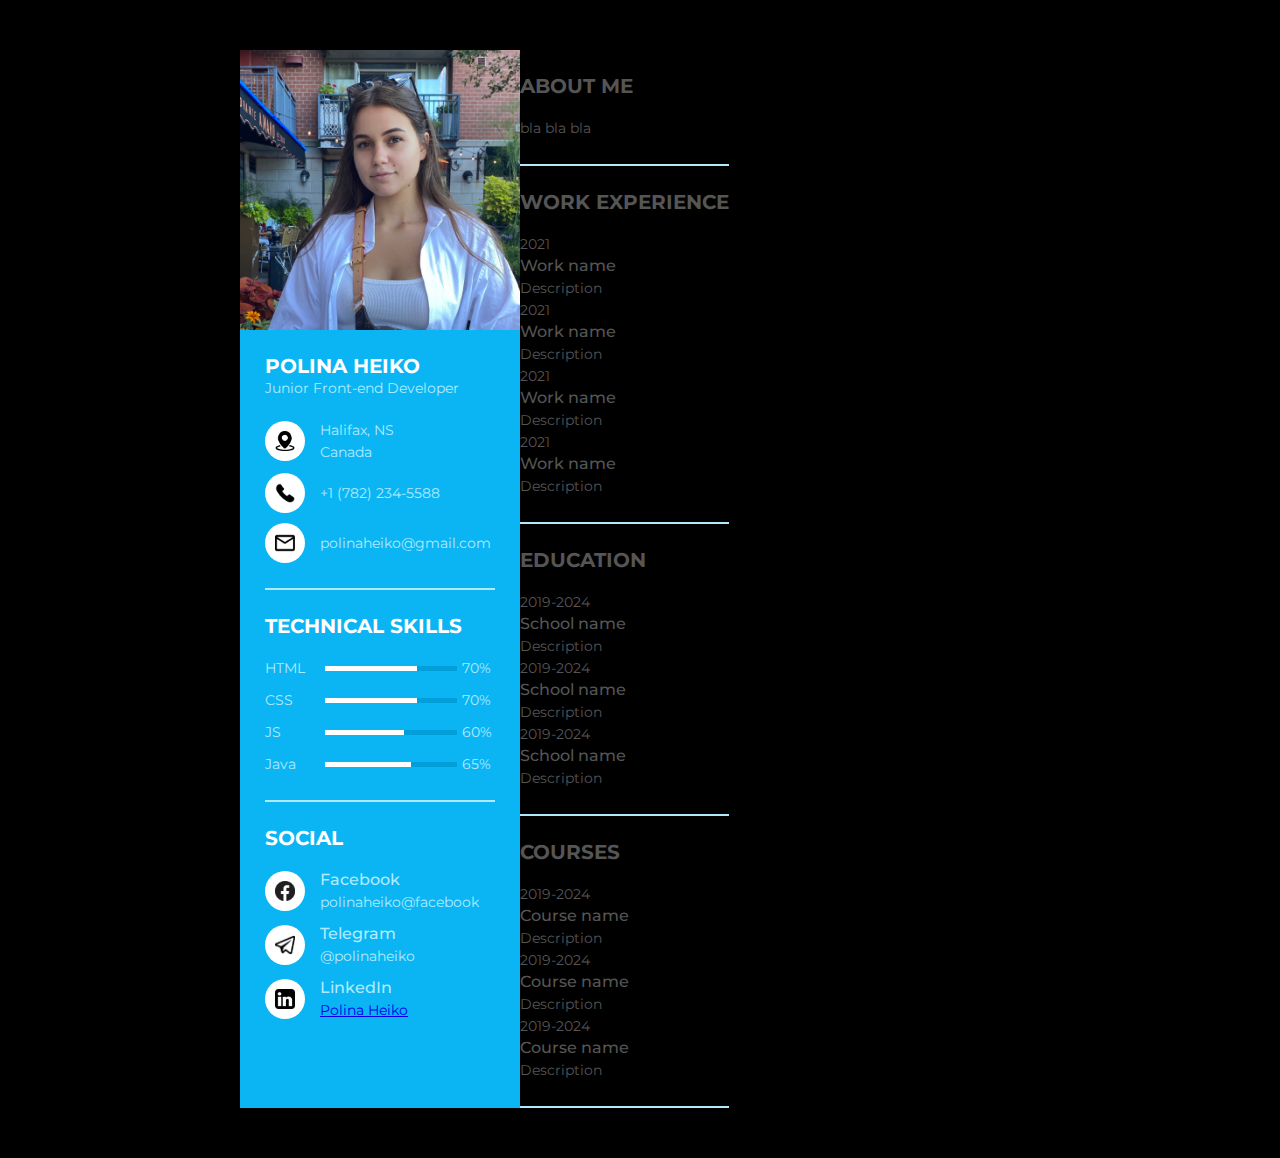
==== index.html @ 96c39515 "feat: complete resume left column; docs: add icons" ====
<!DOCTYPE html>
<html lang="en">

<head>
	<meta charset="UTF-8">
	<title>Rsschool-cv-html</title>
	<link rel="stylesheet" href="styles.css">
</head>

<body>
<div class="resume">
	<div class="resume-left">
		<div class="profile">
			<img src="Profile Picture.png" alt="Profile Picture">
		</div>
		<div class="content">
			<div class="resume-item info">
				<div class="title">
					<p class="bold">polina heiko</p>
					<p class="regular">Junior Front-end Developer</p>
				</div>
				<ul>
					<li>
						<div class="icon">
							<img src="./icons/location.png" alt="Location Icon">
						</div>
						<div class="data">
							Halifax, NS <br/> Canada
						</div>
					</li>
					<li>
						<div class="icon">
							<img src="./icons/telephone.png" alt="Phone Icon">
						</div>
						<div class="data">
							+1 (782) 234-5588
						</div>
					</li>
					<li>
						<div class="icon">
							<img src="./icons/gmail.png" alt="Gmail Icon">
						</div>
						<div class="data">
							polinaheiko@gmail.com
						</div>
					</li>
				</ul>
			</div>
			<div class="resume-item skills">
				<div class="title">
					<p class="bold">technical skills</p>
				</div>
				<ul>
					<li>
						<div class="skill-name">
							HTML
						</div>
						<div class="skill-progress">
							<span style="width: 70%;"></span>
						</div>
						<div class="skill-per">70%</div>
					</li>
					<li>
						<div class="skill-name">
							CSS
						</div>
						<div class="skill-progress">
							<span style="width: 70%;"></span>
						</div>
						<div class="skill-per">70%</div>
					</li>
					<li>
						<div class="skill-name">
							JS
						</div>
						<div class="skill-progress">
							<span style="width: 60%;"></span>
						</div>
						<div class="skill-per">60%</div>
					</li>
					<li>
						<div class="skill-name">
							Java
						</div>
						<div class="skill-progress">
							<span style="width: 65%;"></span>
						</div>
						<div class="skill-per">65%</div>
					</li>
				</ul>
			</div>
			<div class="resume-item social">
				<div class="title">
					<p class="bold">social</p>
				</div>
				<ul>
					<li>
						<div class="icon">
							<img src="./icons/facebook.png" alt="Facebook Icon">
						</div>
						<div class="data">
							<p class="semi-bold">Facebook</p>
							<p>polinaheiko@facebook</p>
						</div>
					</li>
					<li>
						<div class="icon">
							<img src="./icons/telegram.png" alt="Telegram Icon">
						</div>
						<div class="data">
							<p class="semi-bold">Telegram</p>
							<p>@polinaheiko</p>
						</div>
					</li>
					<li>
						<div class="icon">
							<img src="./icons/linkedin.png" alt="LinkedIn Icon">
						</div>
						<div class="data">
							<p class="semi-bold">LinkedIn</p>
							<a href="https://www.linkedin.com/in/polina-heiko-340695193/">Polina Heiko</a>
						</div>
					</li>
				</ul>
			</div>
		</div>
	</div>
	<div class="resume-right">
		<div class="resume-item about">
			<div class="title">
				<p class="bold">about me</p>
			</div>
			<p> bla bla bla</p>
		</div>
		<div class="resume-item work">
			<div class="title">
				<p class="bold">work experience</p>
			</div>
			<ul>
				<li>
					<div class="date">2021</div>
					<div class="info">
						<p class="semi-bold"> Work name </p>
						<p>Description</p>
					</div>
				</li>
				<li>
					<div class="date">2021</div>
					<div class="info">
						<p class="semi-bold"> Work name </p>
						<p>Description</p>
					</div>
				</li>
				<li>
					<div class="date">2021</div>
					<div class="info">
						<p class="semi-bold"> Work name </p>
						<p>Description</p>
					</div>
				</li>
				<li>
					<div class="date">2021</div>
					<div class="info">
						<p class="semi-bold"> Work name </p>
						<p>Description</p>
					</div>
				</li>
			</ul>
		</div>
		<div class="resume-item education">
			<div class="title">
				<p class="bold">education</p>
			</div>
			<ul>
				<li>
					<div class="date">2019-2024</div>
					<div class="info">
						<p class="semi-bold"> School name </p>
						<p>Description</p>
					</div>
				</li>
			</ul>
			<ul>
				<li>
					<div class="date">2019-2024</div>
					<div class="info">
						<p class="semi-bold"> School name </p>
						<p>Description</p>
					</div>
				</li>
			</ul>
			<ul>
				<li>
					<div class="date">2019-2024</div>
					<div class="info">
						<p class="semi-bold"> School name </p>
						<p>Description</p>
					</div>
				</li>
			</ul>
		</div>
		<div class="resume-item courses">
			<div class="title">
				<p class="bold">courses</p>
			</div>
			<ul>
				<li>
					<div class="date">2019-2024</div>
					<div class="info">
						<p class="semi-bold"> Course name </p>
						<p>Description</p>
					</div>
				</li>
			</ul>
			<ul>
				<li>
					<div class="date">2019-2024</div>
					<div class="info">
						<p class="semi-bold"> Course name </p>
						<p>Description</p>
					</div>
				</li>
			</ul>
			<ul>
				<li>
					<div class="date">2019-2024</div>
					<div class="info">
						<p class="semi-bold"> Course name </p>
						<p>Description</p>
					</div>
				</li>
			</ul>
		</div>
	</div>
</div>

</body>

</html>
---- styles.css ----
@import url('https://fonts.googleapis.com/css2?family=Montserrat:wght@400;500;700&display=swap');

*{
	margin: 0;
	padding: 0;
	box-sizing: border-box;
	list-style: none;
	font-family: 'Montserrat', sans-serif;
}

body {
	background: black;
	font-size: 14px;
	line-height: 22px;
	color: #555555;
}

.bold {
	font-weight: 700;
	font-size: 20px;
	text-transform: uppercase;
}

.semi-bold {
	font-weight: 500;
	font-size: 16px;
}

.resume {
	width: 800px;
	height: auto;
	display: flex;
	margin: 50px auto;
}

.resume .resume-left {
	width: 280px;
	background: #0bb5f4;

}

.resume .resume-left .profile {
	width: 100%;
	height: 280px;
}

.resume .resume-left .profile img {
	width: 100%;
	height: 100%;
}

.resume .resume-left .content {
	padding: 0 25px;

}

.resume .resume-left ul li .icon {
	width: 40px;
	height: 40px;
	background: #fff;
	border-radius: 50%;
	margin-right: 15px;
	font-size: 16px;
	position: relative;
}

.resume .icon img {
	width: 20px;
	height: 20px;	
	position: absolute;
	top: 50%;
	left: 50%;
	transform: translate(-50%,-50%);
}

.resume .title {
	margin-bottom: 20px;
}

.resume .resume-left .bold {
	color: #fff;
}

.resume .resume-left .regular {
	color: #b1eaff;
}

.resume .resume-item {
	padding: 25px 0;
	border-bottom: 2px solid #b1eaff;
}

.resume .resume-left .resume-item:last-child {
	border-bottom: 0px;
}

.resume .resume-left ul li {
	display: flex;
	align-items: center;
	margin-bottom: 10px;
}

.resume .resume-left ul li:last-child {
	margin-bottom: 0px;
}

.resume .resume-left ul li .data {
	color: #b1eaff;
}

.resume .resume-left .skills ul li {
	color: #b1eaff;
	justify-content: space-between;
}

.resume .resume-left .skills ul li .skill-name {
	width: 25%;
}

.resume .resume-left .skills ul li .skill-progress {
	width: 60%;
	margin: 0 5px;
	height: 5px;
	background: #009fd9;
	position: relative;
}

.resume .resume-left .skills ul li .skill-per {
	width: 15%;
}

.resume .resume-left .skills ul li .skill-progress span {
	position: absolute;
	top: 0;
	left: 0;
	height: 100%;
	background: #fff;
}
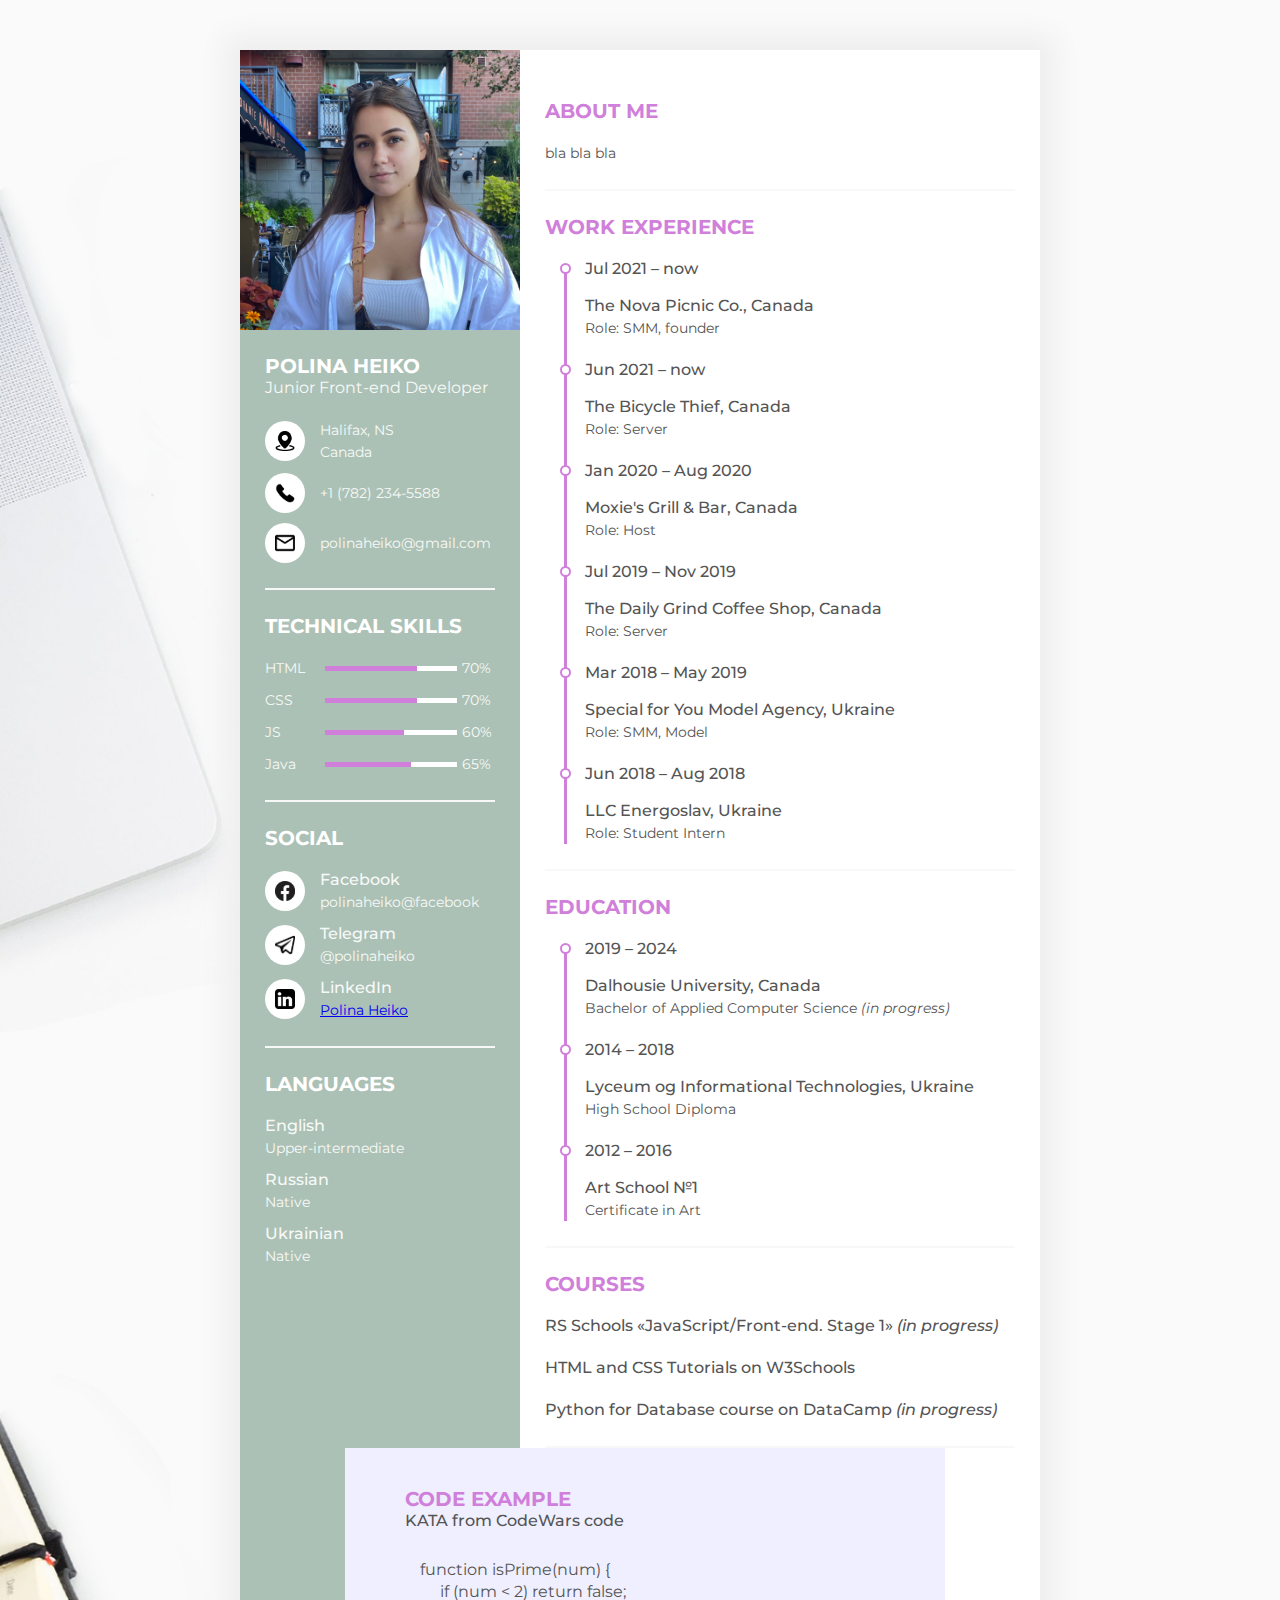
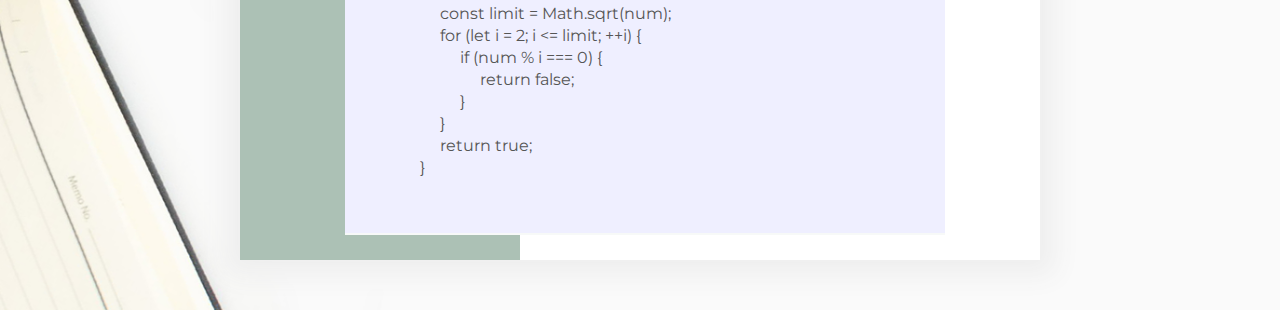
==== commit b5041b88: "feat: add code example;" ====
--- a/index.html
+++ b/index.html
@@ -17,7 +17,7 @@
 			<div class="resume-item info">
 				<div class="title">
 					<p class="bold">polina heiko</p>
-					<p class="regular">Junior Front-end Developer</p>
+					<p class="regular" font-size="16px">Junior Front-end Developer</p>
 				</div>
 				<ul>
 					<li>
@@ -119,6 +119,31 @@
 						<div class="data">
 							<p class="semi-bold">LinkedIn</p>
 							<a href="https://www.linkedin.com/in/polina-heiko-340695193/">Polina Heiko</a>
+						</div>
+					</li>
+				</ul>
+			</div>
+			<div class="resume-item languages">
+				<div class="title">
+					<p class="bold">languages</p>
+				</div>
+				<ul>
+					<li>
+						<div class="data">
+							<p class="semi-bold">English</p>
+							<p>Upper-intermediate</p>
+						</div>
+					</li>
+					<li>
+						<div class="data">
+							<p class="semi-bold">Russian</p>
+							<p>Native</p>
+						</div>
+					</li>
+					<li>
+						<div class="data">
+							<p class="semi-bold">Ukrainian</p>
+							<p>Native</p>
 						</div>
 					</li>
 				</ul>
@@ -138,31 +163,45 @@
 			</div>
 			<ul>
 				<li>
-					<div class="date">2021</div>
-					<div class="info">
-						<p class="semi-bold"> Work name </p>
-						<p>Description</p>
-					</div>
-				</li>
-				<li>
-					<div class="date">2021</div>
-					<div class="info">
-						<p class="semi-bold"> Work name </p>
-						<p>Description</p>
-					</div>
-				</li>
-				<li>
-					<div class="date">2021</div>
-					<div class="info">
-						<p class="semi-bold"> Work name </p>
-						<p>Description</p>
-					</div>
-				</li>
-				<li>
-					<div class="date">2021</div>
-					<div class="info">
-						<p class="semi-bold"> Work name </p>
-						<p>Description</p>
+					<div class="date">Jul 2021 – now</div>
+					<div class="info">
+						<p class="semi-bold">The Nova Picnic Co., Canada</p>
+						<p>Role: SMM, founder</p>
+					</div>
+				</li>
+				<li>
+					<div class="date">Jun 2021 – now</div>
+					<div class="info">
+						<p class="semi-bold">The Bicycle Thief, Canada</p>
+						<p>Role: Server</p>
+					</div>
+				</li>
+				<li>
+					<div class="date">Jan 2020 – Aug 2020</div>
+					<div class="info">
+						<p class="semi-bold">Moxie's Grill & Bar, Canada</p>
+						<p>Role: Host</p>
+					</div>
+				</li>
+				<li>
+					<div class="date">Jul 2019 – Nov 2019</div>
+					<div class="info">
+						<p class="semi-bold">The Daily Grind Coffee Shop, Canada</p>
+						<p>Role: Server</p>
+					</div>
+				</li>
+				<li>
+					<div class="date">Mar 2018 – May 2019</div>
+					<div class="info">
+						<p class="semi-bold">Special for You Model Agency, Ukraine</p>
+						<p>Role: SMM, Model</p>
+					</div>
+				</li>
+				<li>
+					<div class="date">Jun 2018 – Aug 2018</div>
+					<div class="info">
+						<p class="semi-bold">LLC Energoslav, Ukraine</p>
+						<p>Role: Student Intern</p>
 					</div>
 				</li>
 			</ul>
@@ -173,63 +212,71 @@
 			</div>
 			<ul>
 				<li>
-					<div class="date">2019-2024</div>
-					<div class="info">
-						<p class="semi-bold"> School name </p>
-						<p>Description</p>
+					<div class="date">2019 – 2024</div>
+					<div class="info">
+						<p class="semi-bold">Dalhousie University, Canada</p>
+						<p>Bachelor of Applied Computer Science <i>(in progress)</i></p>
+					</div>
+				</li>
+				<li>
+					<div class="date">2014 – 2018</div>
+					<div class="info">
+						<p class="semi-bold">Lyceum og Informational Technologies, Ukraine</p>
+						<p>High School Diploma</p>
+					</div>
+				</li>
+				<li>
+					<div class="date">2012 – 2016</div>
+					<div class="info">
+						<p class="semi-bold">Art School №1</p>
+						<p>Certificate in Art</p>
 					</div>
 				</li>
 			</ul>
+		</div>
+		<div class="resume-item courses">
+			<div class="title">
+				<p class="bold">courses</p>
+			</div>
 			<ul>
 				<li>
-					<div class="date">2019-2024</div>
-					<div class="info">
-						<p class="semi-bold"> School name </p>
-						<p>Description</p>
+					<div class="info">
+						<p class="semi-bold">RS Schools «JavaScript/Front-end. Stage 1» <i>(in progress)</i></p>
+					</div>
+				</li>
+				<li>
+					<div class="info">
+						<p class="semi-bold">HTML and CSS Tutorials on W3Schools</p>
+					</div>
+				</li>
+				<li>
+					<div class="info">
+						<p class="semi-bold">Python for Database course on DataCamp <i>(in progress)</i></p>
 					</div>
 				</li>
 			</ul>
-			<ul>
-				<li>
-					<div class="date">2019-2024</div>
-					<div class="info">
-						<p class="semi-bold"> School name </p>
-						<p>Description</p>
-					</div>
-				</li>
-			</ul>
-		</div>
-		<div class="resume-item courses">
-			<div class="title">
-				<p class="bold">courses</p>
-			</div>
-			<ul>
-				<li>
-					<div class="date">2019-2024</div>
-					<div class="info">
-						<p class="semi-bold"> Course name </p>
-						<p>Description</p>
-					</div>
-				</li>
-			</ul>
-			<ul>
-				<li>
-					<div class="date">2019-2024</div>
-					<div class="info">
-						<p class="semi-bold"> Course name </p>
-						<p>Description</p>
-					</div>
-				</li>
-			</ul>
-			<ul>
-				<li>
-					<div class="date">2019-2024</div>
-					<div class="info">
-						<p class="semi-bold"> Course name </p>
-						<p>Description</p>
-					</div>
-				</li>
-			</ul>
+		</div>
+		<div class="resume-item code">
+			<div class="title">
+				<p class="bold">code example</p>
+				<p class="semi-bold">KATA from CodeWars code</p>
+			</div>
+			<div class="data">
+				<pre>
+					<code>
+function isPrime(num) {
+     if (num < 2) return false;
+     const limit = Math.sqrt(num);
+     for (let i = 2; i <= limit; ++i) {
+          if (num % i === 0) {
+               return false;
+          }
+     }
+     return true;
+}
+					</code>
+				</pre>
+			</div>
 		</div>
 	</div>
 </div>
--- a/styles.css
+++ b/styles.css
@@ -9,7 +9,9 @@
 }
 
 body {
-	background: black;
+	background-image: url("top-view.png");
+	background-repeat: no-repeat;
+	background-size: cover;
 	font-size: 14px;
 	line-height: 22px;
 	color: #555555;
@@ -31,11 +33,12 @@
 	height: auto;
 	display: flex;
 	margin: 50px auto;
+	box-shadow: 0px 0px 25px 15px #eee;
 }
 
 .resume .resume-left {
 	width: 280px;
-	background: #0bb5f4;
+	background: #acc1b5;
 
 }
 
@@ -82,12 +85,13 @@
 }
 
 .resume .resume-left .regular {
-	color: #b1eaff;
+	color: #f7f9f8;
+	font-size: 16px;
 }
 
 .resume .resume-item {
 	padding: 25px 0;
-	border-bottom: 2px solid #b1eaff;
+	border-bottom: 2px solid #f7f9f8;
 }
 
 .resume .resume-left .resume-item:last-child {
@@ -105,11 +109,11 @@
 }
 
 .resume .resume-left ul li .data {
-	color: #b1eaff;
+	color: #f7f9f8;
 }
 
 .resume .resume-left .skills ul li {
-	color: #b1eaff;
+	color: #f7f9f8;
 	justify-content: space-between;
 }
 
@@ -121,7 +125,7 @@
 	width: 60%;
 	margin: 0 5px;
 	height: 5px;
-	background: #009fd9;
+	background: #fff;
 	position: relative;
 }
 
@@ -134,6 +138,82 @@
 	top: 0;
 	left: 0;
 	height: 100%;
-	background: #fff;
-}
-
+	background: #d080da;
+}
+
+.resume .resume-right {
+	width: 520px;
+	background: #fff;
+	padding: 25px;
+}
+
+.resume .resume-right .bold {
+	color: #d080da;
+}
+
+.resume .resume-right .work ul,
+.resume .resume-right .education ul {
+	padding-left: 40px;
+	overflow: hidden;
+}
+
+
+.resume .resume-right ul li {
+	position: relative;
+}
+
+
+.resume .resume-right ul li .date {
+	font-size: 16px;
+	font-weight: 500;
+	margin-bottom: 15px;
+
+}
+
+.resume .resume-right ul li .info {
+	margin-bottom: 20px;
+}
+
+.resume .resume-right ul li:last-child .info {
+	margin-bottom: 0px;
+}
+
+.resume .resume-right .work ul li:before ,
+.resume .resume-right .education ul li:before {
+	content: "";
+	position: absolute;
+	top: 5px;
+	left: -25px;
+	width: 7px;
+	height: 7px;
+	border-radius: 50%;
+	border: 2px solid #d080da;
+	background: #fff;
+}
+
+.resume .resume-right .work ul li:after,
+.resume .resume-right .education ul li:after {
+	content: "";
+	position: absolute;
+	top: 15px;
+	left: -21px;
+	width: 3px;
+	height: 115px;
+	background: #d080da;
+}
+
+
+.resume .resume-right .code {
+	width: 600px;
+	margin-left: -200px;
+	padding: 40px 60px 10px 60px;
+	background: #efefff;
+}
+
+.resume .resume-right .data {
+	font-size: 16px;
+	margin-top: -15px;
+	margin-left: 15px;
+}
+
+
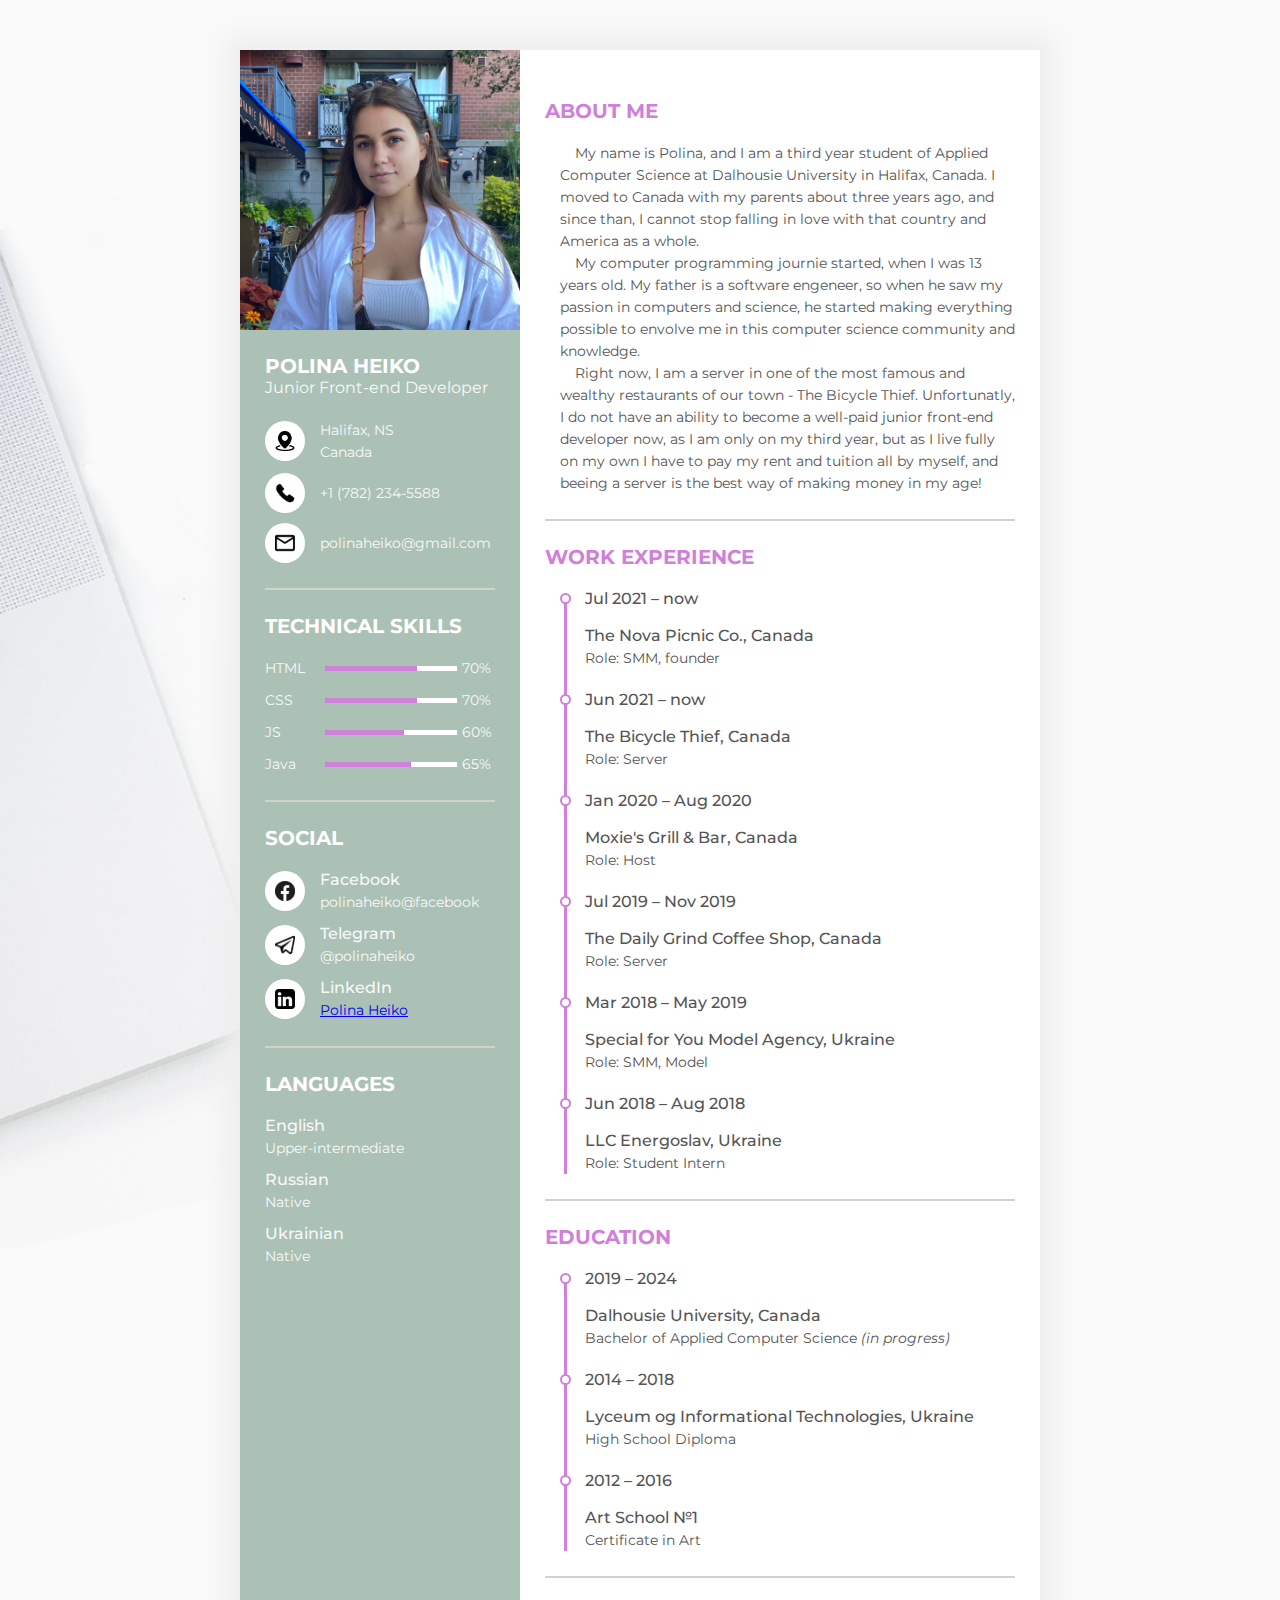
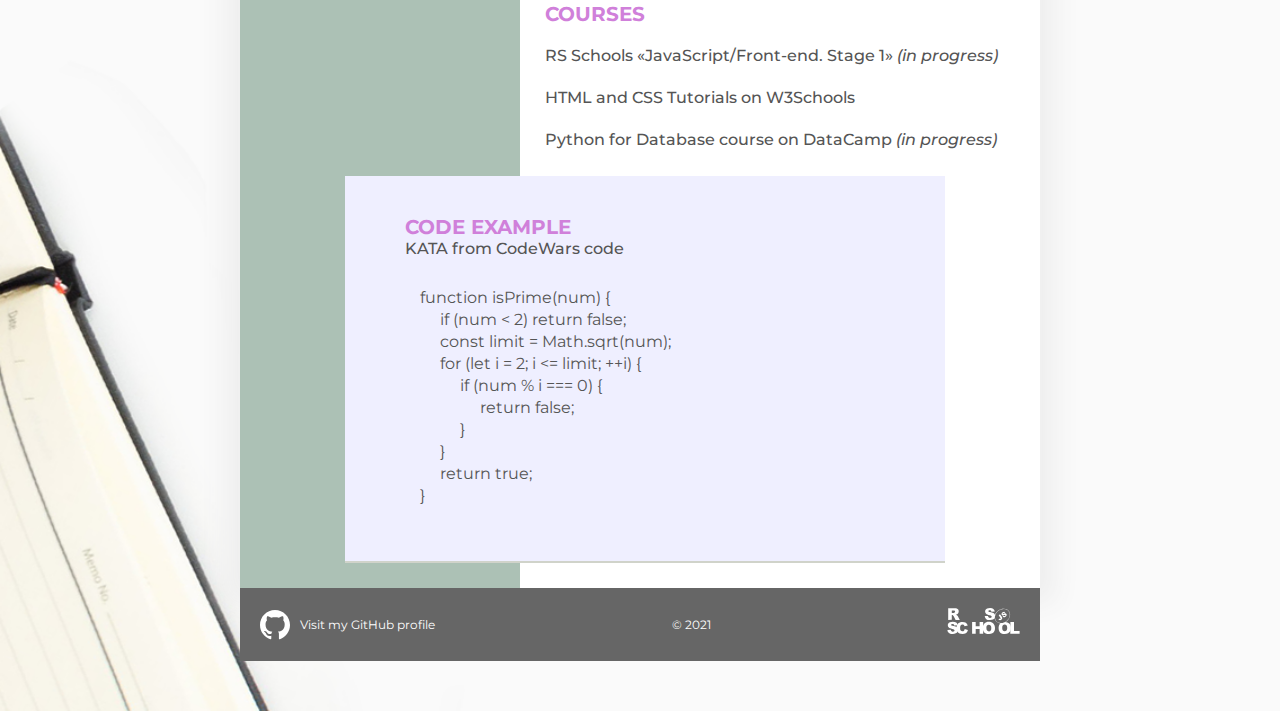
==== commit a5d03684: "feat: add footer" ====
--- a/index.html
+++ b/index.html
@@ -155,7 +155,9 @@
 			<div class="title">
 				<p class="bold">about me</p>
 			</div>
-			<p> bla bla bla</p>
+			<p class="text">My name is Polina, and I am a third year student of Applied Computer Science at Dalhousie University in Halifax, Canada. I moved to Canada with my parents about three years ago, and since than, I cannot stop falling in love with that country and America as a whole.</p>
+			<p class="text">My computer programming journie started, when I was 13 years old. My father is a software engeneer, so when he saw my passion in computers and science, he started making everything possible to envolve me in this computer science community and knowledge.</p>
+			<p class="text">Right now, I am a server in one of the most famous and wealthy restaurants of our town - The Bicycle Thief. Unfortunatly, I do not have an ability to become a well-paid junior front-end developer now, as I am only on my third year, but as I live fully on my own I have to pay my rent and tuition all by myself, and beeing a server is the best way of making money in my age!</p>
 		</div>
 		<div class="resume-item work">
 			<div class="title">
@@ -280,7 +282,16 @@
 		</div>
 	</div>
 </div>
-
+<footer>
+	<a class="github" href="https://github.com/polinaheiko">
+		<img class="github-icon" src="./icons/github.svg" alt="Github Icon" width="30" height="30">
+		<p>Visit my GitHub profile</p>
+	</a>
+	<p>© 2021</p>
+	<a href="https://rs.school/js/">
+		<img src="./icons/rsschool.svg" alt="Rsschool Icon" width="73" height="26">
+	</a>
+</footer>
 </body>
 
 </html>--- a/styles.css
+++ b/styles.css
@@ -91,7 +91,7 @@
 
 .resume .resume-item {
 	padding: 25px 0;
-	border-bottom: 2px solid #f7f9f8;
+	border-bottom: 2px solid #d0d3ca;
 }
 
 .resume .resume-left .resume-item:last-child {
@@ -149,6 +149,11 @@
 
 .resume .resume-right .bold {
 	color: #d080da;
+}
+
+.resume .resume-right .text {
+	text-indent: 15px;
+	padding-left: 15px;
 }
 
 .resume .resume-right .work ul,
@@ -202,6 +207,9 @@
 	background: #d080da;
 }
 
+.resume .resume-right .courses {
+	border-bottom: 0px;
+}
 
 .resume .resume-right .code {
 	width: 600px;
@@ -216,4 +224,28 @@
 	margin-left: 15px;
 }
 
-
+footer {
+	width: 800px;
+	display: flex;
+	justify-content: space-between;
+	align-items: center;
+	margin: -50px auto 50px auto;
+	padding: 20px;
+	font-size: 12px;
+	color: #ffffff;
+	background-color: #666;
+}
+
+.github {
+	display: flex;
+	align-items: center;
+}
+
+.github-icon {
+	margin-right: 10px;
+}
+
+footer a {
+	text-decoration: none;
+	color: #fff;
+}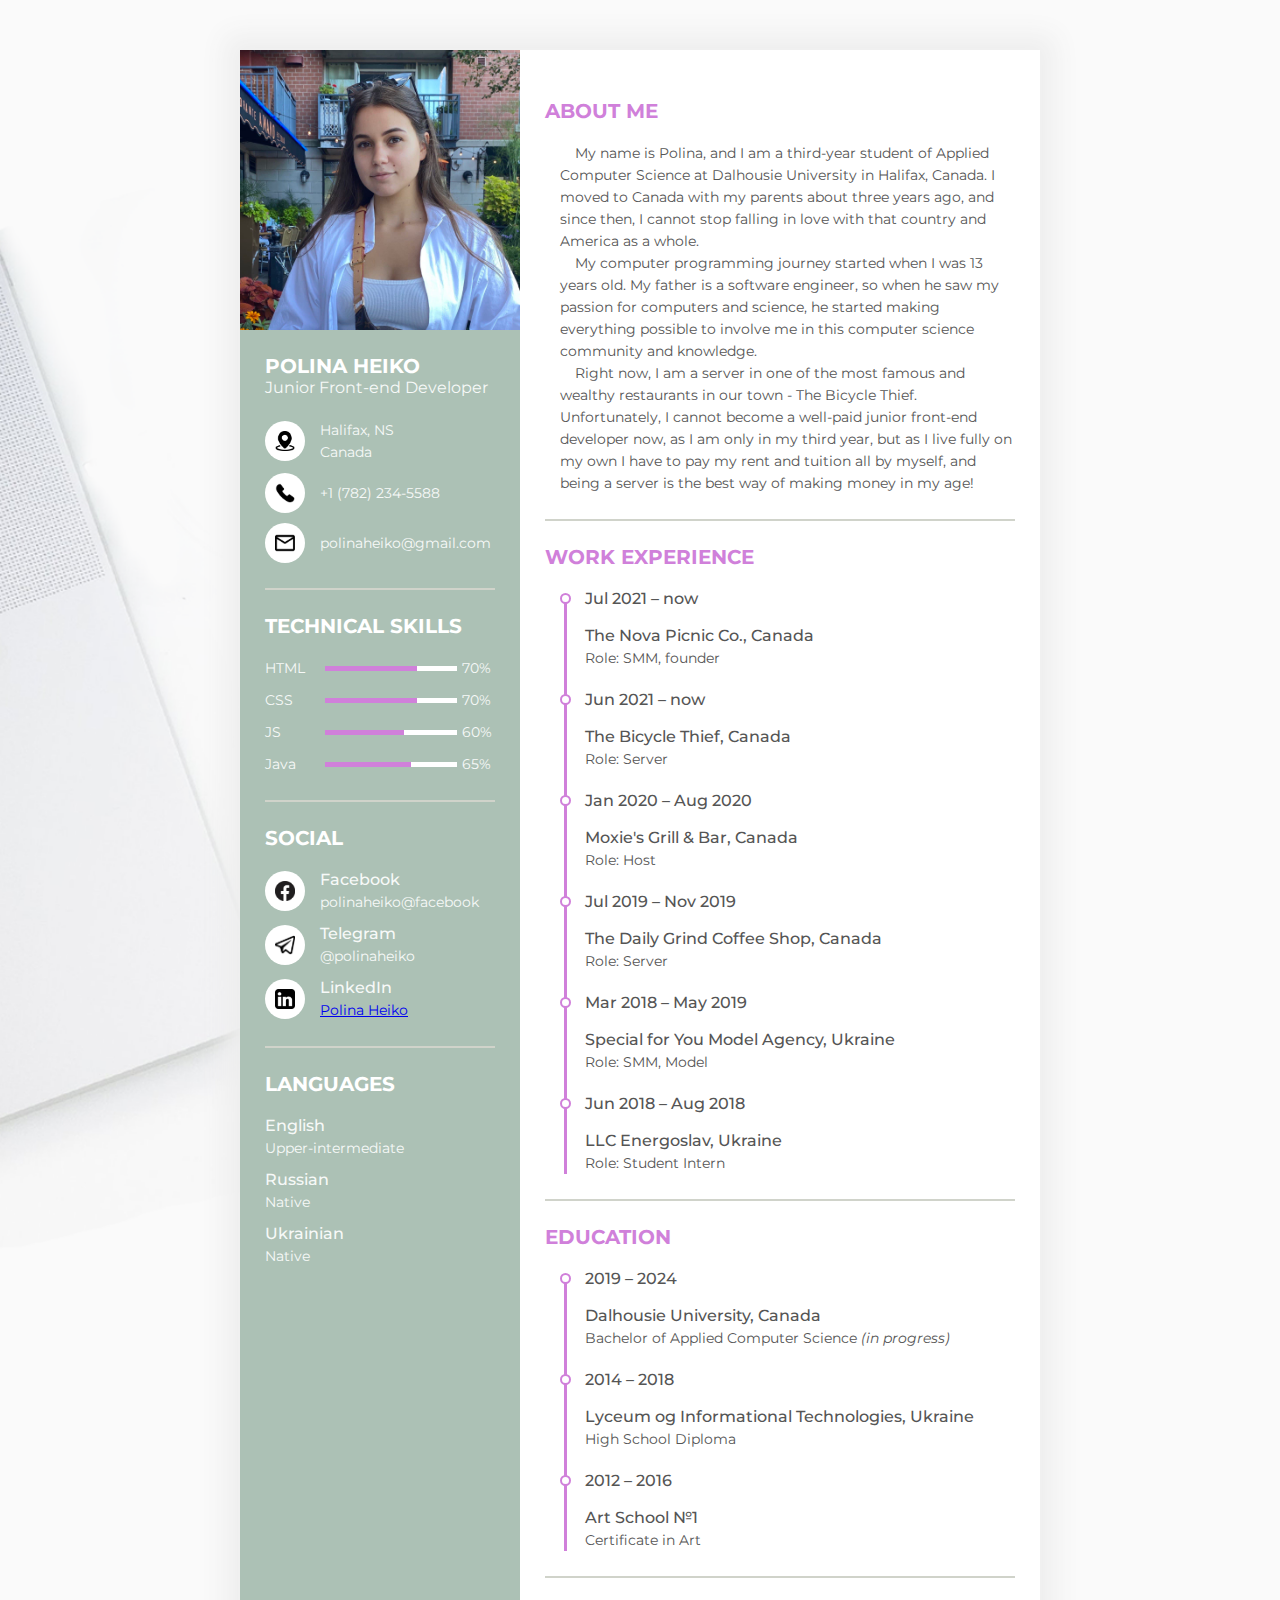
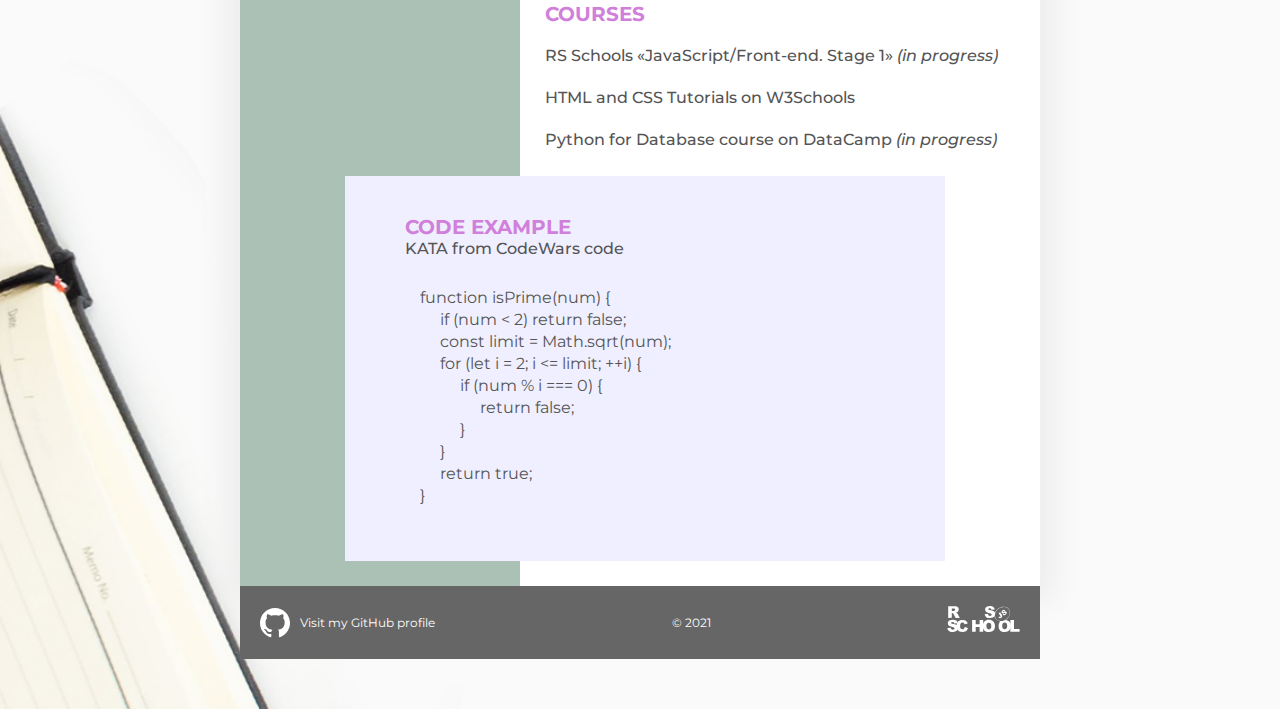
==== commit 6fa5e36a: "refactor: check grammar" ====
--- a/index.html
+++ b/index.html
@@ -155,9 +155,9 @@
 			<div class="title">
 				<p class="bold">about me</p>
 			</div>
-			<p class="text">My name is Polina, and I am a third year student of Applied Computer Science at Dalhousie University in Halifax, Canada. I moved to Canada with my parents about three years ago, and since than, I cannot stop falling in love with that country and America as a whole.</p>
-			<p class="text">My computer programming journie started, when I was 13 years old. My father is a software engeneer, so when he saw my passion in computers and science, he started making everything possible to envolve me in this computer science community and knowledge.</p>
-			<p class="text">Right now, I am a server in one of the most famous and wealthy restaurants of our town - The Bicycle Thief. Unfortunatly, I do not have an ability to become a well-paid junior front-end developer now, as I am only on my third year, but as I live fully on my own I have to pay my rent and tuition all by myself, and beeing a server is the best way of making money in my age!</p>
+			<p class="text">My name is Polina, and I am a third-year student of Applied Computer Science at Dalhousie University in Halifax, Canada. I moved to Canada with my parents about three years ago, and since then, I cannot stop falling in love with that country and America as a whole.</p>
+			<p class="text">My computer programming journey started when I was 13 years old. My father is a software engineer, so when he saw my passion for computers and science, he started making everything possible to involve me in this computer science community and knowledge.</p>
+			<p class="text">Right now, I am a server in one of the most famous and wealthy restaurants in our town - The Bicycle Thief. Unfortunately, I cannot become a well-paid junior front-end developer now, as I am only in my third year, but as I live fully on my own I have to pay my rent and tuition all by myself, and being a server is the best way of making money in my age!</p>
 		</div>
 		<div class="resume-item work">
 			<div class="title">
--- a/styles.css
+++ b/styles.css
@@ -216,6 +216,7 @@
 	margin-left: -200px;
 	padding: 40px 60px 10px 60px;
 	background: #efefff;
+	border-bottom: 0px;
 }
 
 .resume .resume-right .data {
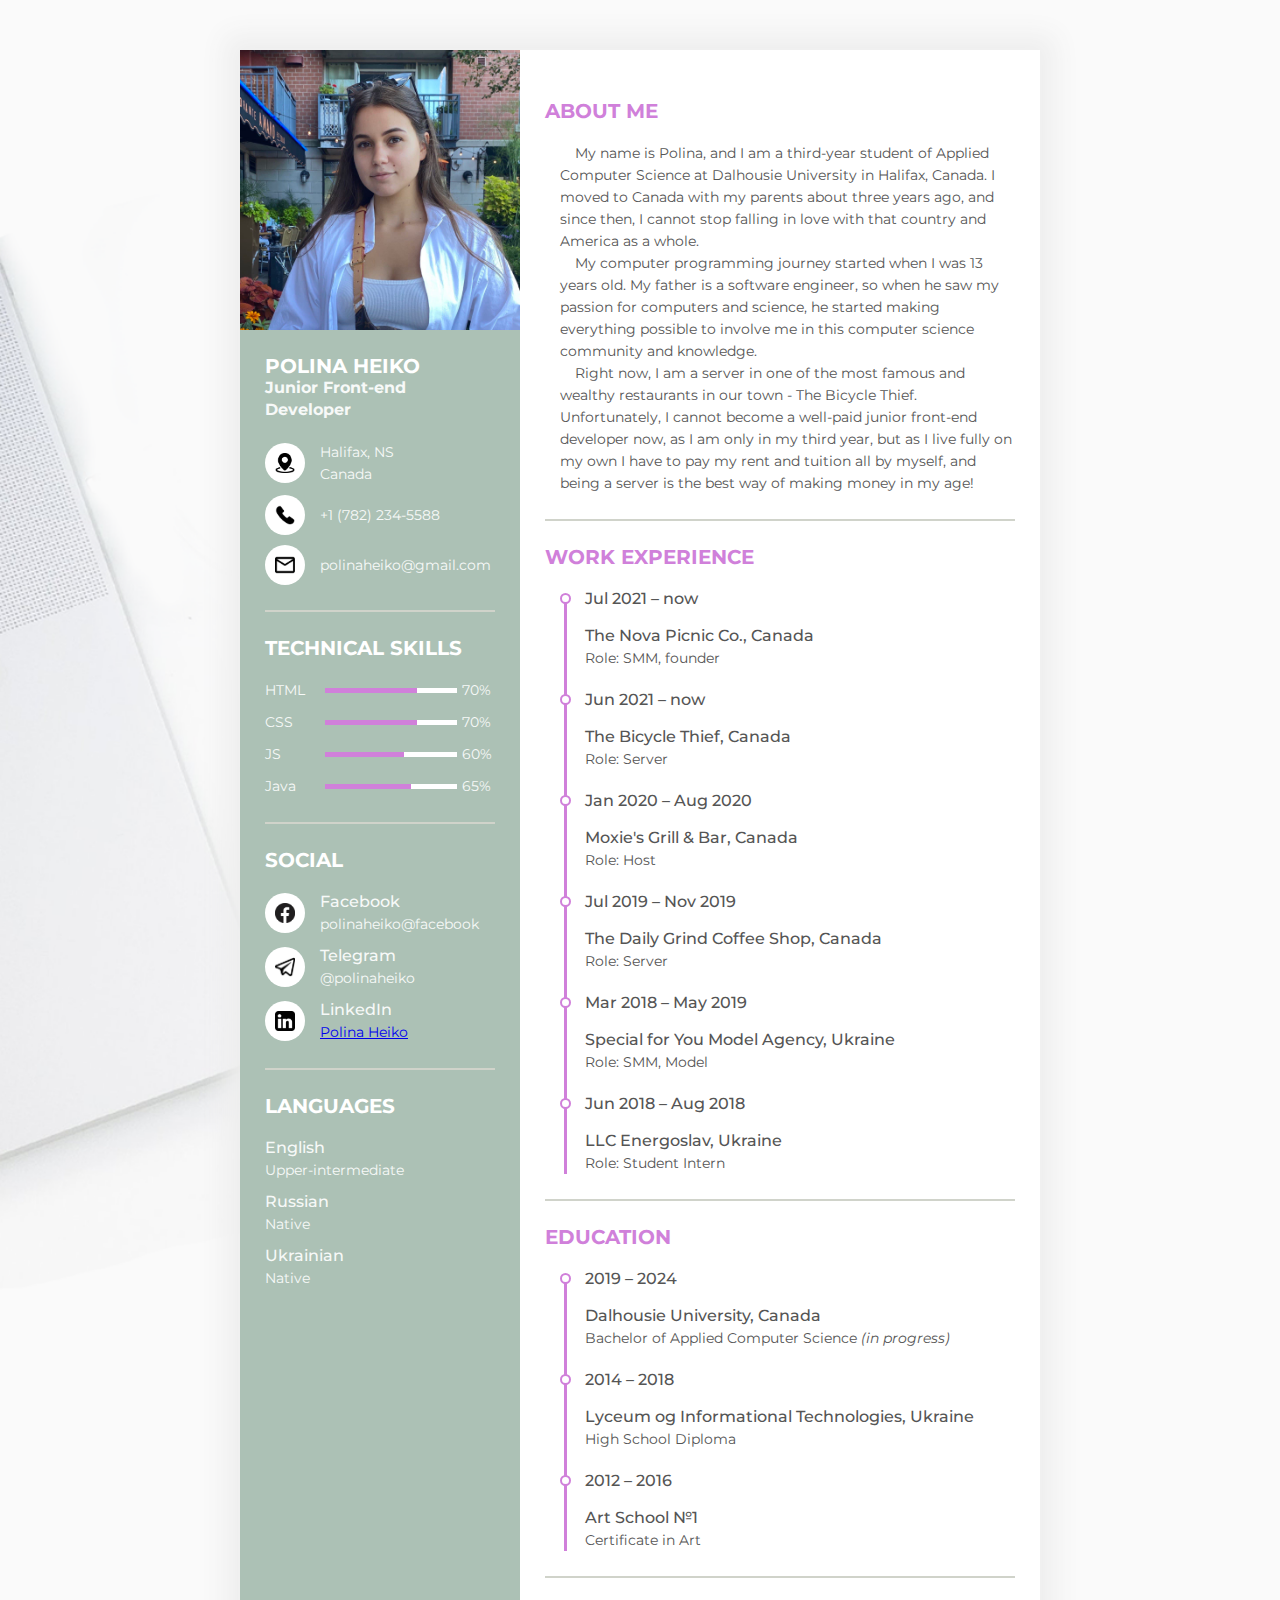
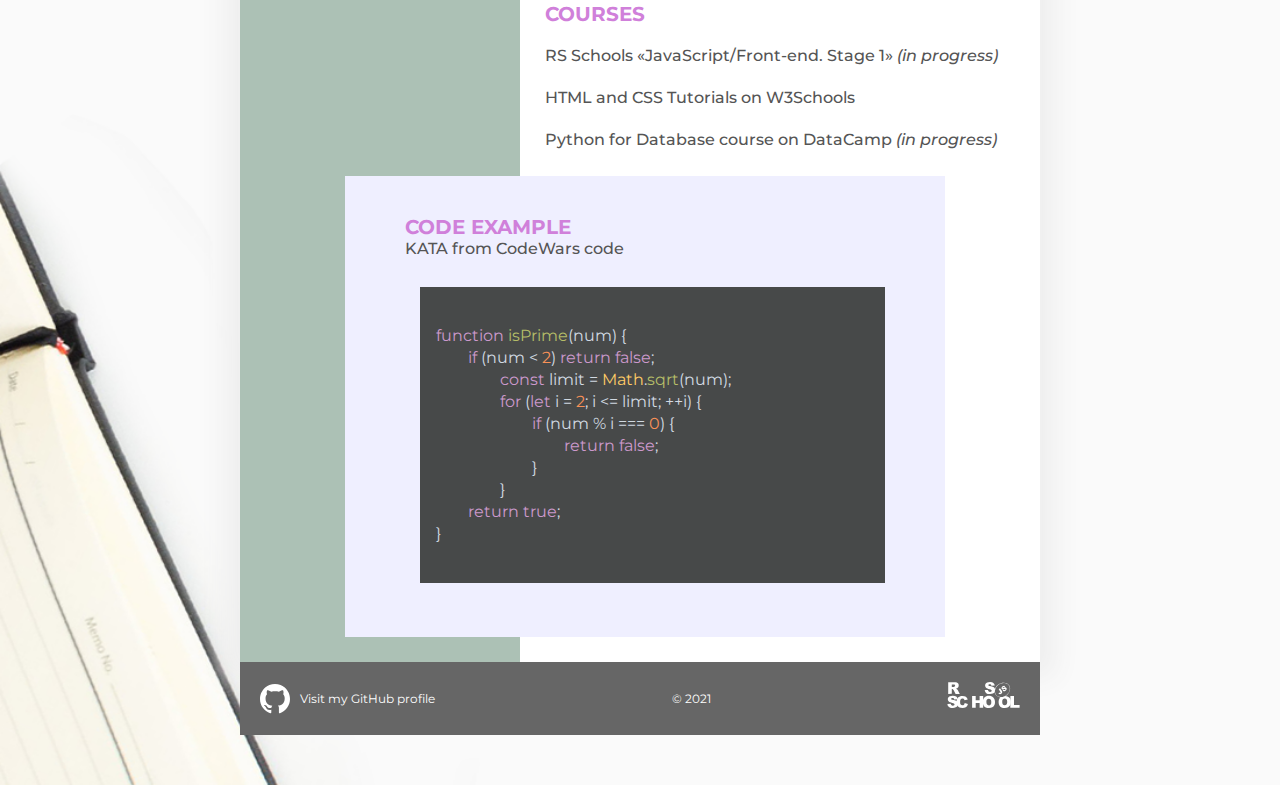
==== commit 9cd41b67: "refactor: add js code highlight" ====
--- a/index.html
+++ b/index.html
@@ -5,19 +5,22 @@
 	<meta charset="UTF-8">
 	<title>Rsschool-cv-html</title>
 	<link rel="stylesheet" href="styles.css">
+	<link rel="stylesheet" href="highlight/styles/rainbow.min.css">
+	<script src="highlight/highlight.min.js"></script>
+	<script>hljs.highlightAll();</script>
 </head>
 
 <body>
 <div class="resume">
 	<div class="resume-left">
-		<div class="profile">
+		<section class="profile">
 			<img src="Profile Picture.png" alt="Profile Picture">
-		</div>
-		<div class="content">
-			<div class="resume-item info">
+		</section>
+		<section class="content">
+			<section class="resume-item info">
 				<div class="title">
-					<p class="bold">polina heiko</p>
-					<p class="regular" font-size="16px">Junior Front-end Developer</p>
+					<h1 class="bold">polina heiko</h1>
+					<h3 class="regular" font-size="16px">Junior Front-end Developer</h3>
 				</div>
 				<ul>
 					<li>
@@ -45,10 +48,10 @@
 						</div>
 					</li>
 				</ul>
-			</div>
-			<div class="resume-item skills">
+			</section>
+			<section class="resume-item skills">
 				<div class="title">
-					<p class="bold">technical skills</p>
+					<h1 class="bold">technical skills</h1>
 				</div>
 				<ul>
 					<li>
@@ -88,10 +91,10 @@
 						<div class="skill-per">65%</div>
 					</li>
 				</ul>
-			</div>
-			<div class="resume-item social">
+			</section>
+			<section class="resume-item social">
 				<div class="title">
-					<p class="bold">social</p>
+					<h1 class="bold">social</h1>
 				</div>
 				<ul>
 					<li>
@@ -99,7 +102,7 @@
 							<img src="./icons/facebook.png" alt="Facebook Icon">
 						</div>
 						<div class="data">
-							<p class="semi-bold">Facebook</p>
+							<h4 class="semi-bold">Facebook</h4>
 							<p>polinaheiko@facebook</p>
 						</div>
 					</li>
@@ -108,7 +111,7 @@
 							<img src="./icons/telegram.png" alt="Telegram Icon">
 						</div>
 						<div class="data">
-							<p class="semi-bold">Telegram</p>
+							<h4 class="semi-bold">Telegram</h4>
 							<p>@polinaheiko</p>
 						</div>
 					</li>
@@ -117,169 +120,169 @@
 							<img src="./icons/linkedin.png" alt="LinkedIn Icon">
 						</div>
 						<div class="data">
-							<p class="semi-bold">LinkedIn</p>
+							<h4 class="semi-bold">LinkedIn</h4>
 							<a href="https://www.linkedin.com/in/polina-heiko-340695193/">Polina Heiko</a>
 						</div>
 					</li>
 				</ul>
-			</div>
-			<div class="resume-item languages">
+			</section>
+			<section class="resume-item languages">
 				<div class="title">
-					<p class="bold">languages</p>
+					<h1 class="bold">languages</h1>
 				</div>
 				<ul>
 					<li>
 						<div class="data">
-							<p class="semi-bold">English</p>
+							<h4 class="semi-bold">English</h4>
 							<p>Upper-intermediate</p>
 						</div>
 					</li>
 					<li>
 						<div class="data">
-							<p class="semi-bold">Russian</p>
+							<h4 class="semi-bold">Russian</h4>
 							<p>Native</p>
 						</div>
 					</li>
 					<li>
 						<div class="data">
-							<p class="semi-bold">Ukrainian</p>
+							<h4 class="semi-bold">Ukrainian</h4>
 							<p>Native</p>
 						</div>
 					</li>
 				</ul>
-			</div>
-		</div>
+			</section>
+		</section>
 	</div>
 	<div class="resume-right">
-		<div class="resume-item about">
-			<div class="title">
-				<p class="bold">about me</p>
+		<article class="resume-item about">
+			<div class="title">
+				<h1 class="bold">about me</h1>
 			</div>
 			<p class="text">My name is Polina, and I am a third-year student of Applied Computer Science at Dalhousie University in Halifax, Canada. I moved to Canada with my parents about three years ago, and since then, I cannot stop falling in love with that country and America as a whole.</p>
 			<p class="text">My computer programming journey started when I was 13 years old. My father is a software engineer, so when he saw my passion for computers and science, he started making everything possible to involve me in this computer science community and knowledge.</p>
 			<p class="text">Right now, I am a server in one of the most famous and wealthy restaurants in our town - The Bicycle Thief. Unfortunately, I cannot become a well-paid junior front-end developer now, as I am only in my third year, but as I live fully on my own I have to pay my rent and tuition all by myself, and being a server is the best way of making money in my age!</p>
-		</div>
-		<div class="resume-item work">
-			<div class="title">
-				<p class="bold">work experience</p>
+		</article>
+		<section class="resume-item work">
+			<div class="title">
+				<h1 class="bold">work experience</h1>
 			</div>
 			<ul>
 				<li>
 					<div class="date">Jul 2021 – now</div>
 					<div class="info">
-						<p class="semi-bold">The Nova Picnic Co., Canada</p>
+						<h4 class="semi-bold">The Nova Picnic Co., Canada</h4>
 						<p>Role: SMM, founder</p>
 					</div>
 				</li>
 				<li>
 					<div class="date">Jun 2021 – now</div>
 					<div class="info">
-						<p class="semi-bold">The Bicycle Thief, Canada</p>
+						<h4 class="semi-bold">The Bicycle Thief, Canada</h4>
 						<p>Role: Server</p>
 					</div>
 				</li>
 				<li>
 					<div class="date">Jan 2020 – Aug 2020</div>
 					<div class="info">
-						<p class="semi-bold">Moxie's Grill & Bar, Canada</p>
+						<h4 class="semi-bold">Moxie's Grill & Bar, Canada</h4>
 						<p>Role: Host</p>
 					</div>
 				</li>
 				<li>
 					<div class="date">Jul 2019 – Nov 2019</div>
 					<div class="info">
-						<p class="semi-bold">The Daily Grind Coffee Shop, Canada</p>
+						<h4 class="semi-bold">The Daily Grind Coffee Shop, Canada</h4>
 						<p>Role: Server</p>
 					</div>
 				</li>
 				<li>
 					<div class="date">Mar 2018 – May 2019</div>
 					<div class="info">
-						<p class="semi-bold">Special for You Model Agency, Ukraine</p>
+						<h4 class="semi-bold">Special for You Model Agency, Ukraine</h4>
 						<p>Role: SMM, Model</p>
 					</div>
 				</li>
 				<li>
 					<div class="date">Jun 2018 – Aug 2018</div>
 					<div class="info">
-						<p class="semi-bold">LLC Energoslav, Ukraine</p>
+						<h4 class="semi-bold">LLC Energoslav, Ukraine</h4>
 						<p>Role: Student Intern</p>
 					</div>
 				</li>
 			</ul>
-		</div>
-		<div class="resume-item education">
-			<div class="title">
-				<p class="bold">education</p>
+		</section>
+		<section class="resume-item education">
+			<div class="title">
+				<h1 class="bold">education</h1>
 			</div>
 			<ul>
 				<li>
 					<div class="date">2019 – 2024</div>
 					<div class="info">
-						<p class="semi-bold">Dalhousie University, Canada</p>
+						<h4 class="semi-bold">Dalhousie University, Canada</h4>
 						<p>Bachelor of Applied Computer Science <i>(in progress)</i></p>
 					</div>
 				</li>
 				<li>
 					<div class="date">2014 – 2018</div>
 					<div class="info">
-						<p class="semi-bold">Lyceum og Informational Technologies, Ukraine</p>
+						<h4 class="semi-bold">Lyceum og Informational Technologies, Ukraine</h4>
 						<p>High School Diploma</p>
 					</div>
 				</li>
 				<li>
 					<div class="date">2012 – 2016</div>
 					<div class="info">
-						<p class="semi-bold">Art School №1</p>
+						<h4 class="semi-bold">Art School №1</h4>
 						<p>Certificate in Art</p>
 					</div>
 				</li>
 			</ul>
-		</div>
-		<div class="resume-item courses">
-			<div class="title">
-				<p class="bold">courses</p>
+		</section>
+		<section class="resume-item courses">
+			<div class="title">
+				<h1 class="bold">courses</h1>
 			</div>
 			<ul>
 				<li>
 					<div class="info">
-						<p class="semi-bold">RS Schools «JavaScript/Front-end. Stage 1» <i>(in progress)</i></p>
-					</div>
-				</li>
-				<li>
-					<div class="info">
-						<p class="semi-bold">HTML and CSS Tutorials on W3Schools</p>
-					</div>
-				</li>
-				<li>
-					<div class="info">
-						<p class="semi-bold">Python for Database course on DataCamp <i>(in progress)</i></p>
+						<h4 class="semi-bold">RS Schools «JavaScript/Front-end. Stage 1» <i>(in progress)</i></h4>
+					</div>
+				</li>
+				<li>
+					<div class="info">
+						<h4 class="semi-bold">HTML and CSS Tutorials on W3Schools</h4>
+					</div>
+				</li>
+				<li>
+					<div class="info">
+						<h4 class="semi-bold">Python for Database course on DataCamp <i>(in progress)</i></h4>
 					</div>
 				</li>
 			</ul>
-		</div>
-		<div class="resume-item code">
-			<div class="title">
-				<p class="bold">code example</p>
-				<p class="semi-bold">KATA from CodeWars code</p>
+		</section>
+		<section class="resume-item code">
+			<div class="title">
+				<h1 class="bold">code example</h1>
+				<h4 class="semi-bold">KATA from CodeWars code</h4>
 			</div>
 			<div class="data">
 				<pre>
 					<code>
 function isPrime(num) {
-     if (num < 2) return false;
-     const limit = Math.sqrt(num);
-     for (let i = 2; i <= limit; ++i) {
-          if (num % i === 0) {
-               return false;
-          }
-     }
-     return true;
+	if (num < 2) return false;
+		const limit = Math.sqrt(num);
+		for (let i = 2; i <= limit; ++i) {
+			if (num % i === 0) {
+				return false;
+			}
+		}
+	return true;
 }
 					</code>
 				</pre>
 			</div>
-		</div>
+		</section>
 	</div>
 </div>
 <footer>
--- a/highlight/styles/rainbow.min.css
+++ b/highlight/styles/rainbow.min.css
@@ -0,0 +1 @@
+pre code.hljs{display:block;overflow-x:auto;padding:1em}code.hljs{padding:3px 5px}.hljs{background:#474949;color:#d1d9e1}.hljs-comment,.hljs-quote{color:#969896;font-style:italic}.hljs-addition,.hljs-keyword,.hljs-literal,.hljs-selector-tag,.hljs-type{color:#c9c}.hljs-number,.hljs-selector-attr,.hljs-selector-pseudo{color:#f99157}.hljs-doctag,.hljs-regexp,.hljs-string{color:#8abeb7}.hljs-built_in,.hljs-name,.hljs-section,.hljs-title{color:#b5bd68}.hljs-class .hljs-title,.hljs-selector-id,.hljs-template-variable,.hljs-title.class_,.hljs-variable{color:#fc6}.hljs-name,.hljs-section,.hljs-strong{font-weight:700}.hljs-bullet,.hljs-link,.hljs-meta,.hljs-subst,.hljs-symbol{color:#f99157}.hljs-deletion{color:#dc322f}.hljs-formula{background:#eee8d5}.hljs-attr,.hljs-attribute{color:#81a2be}.hljs-emphasis{font-style:italic}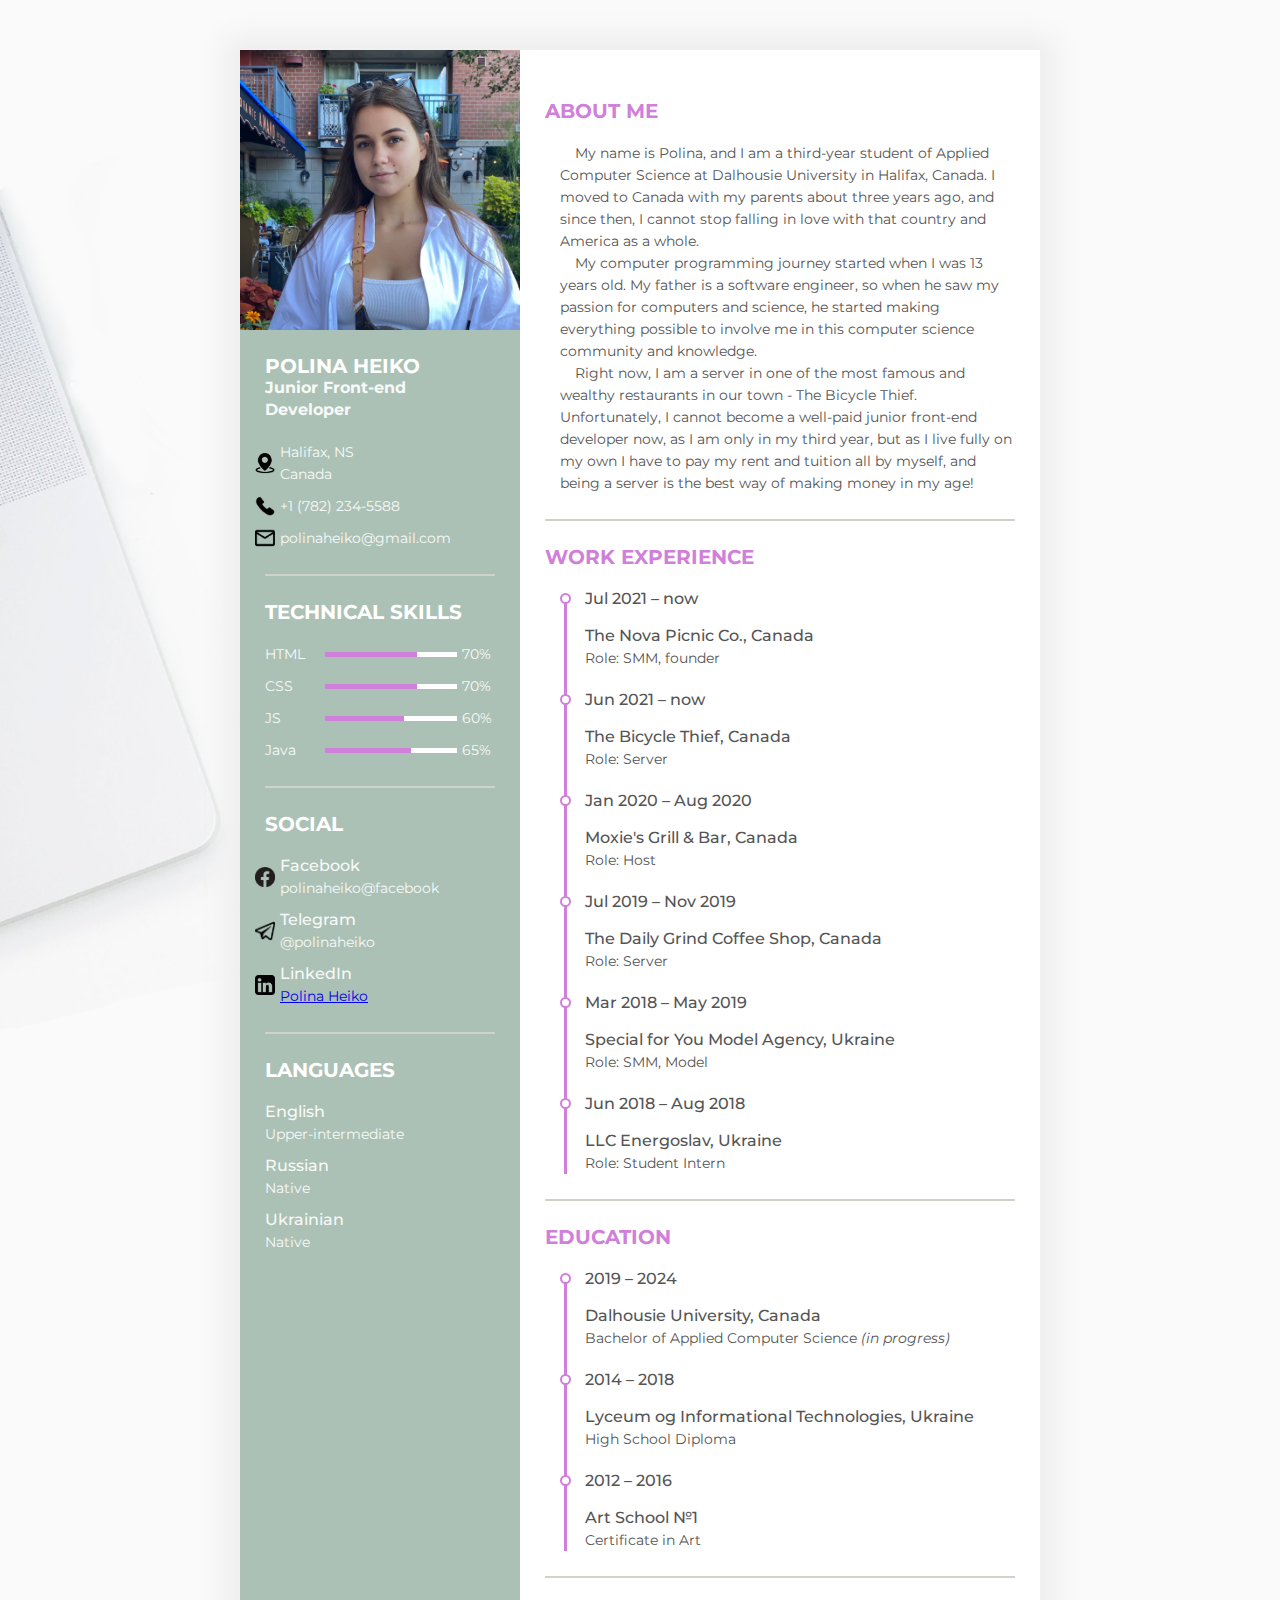
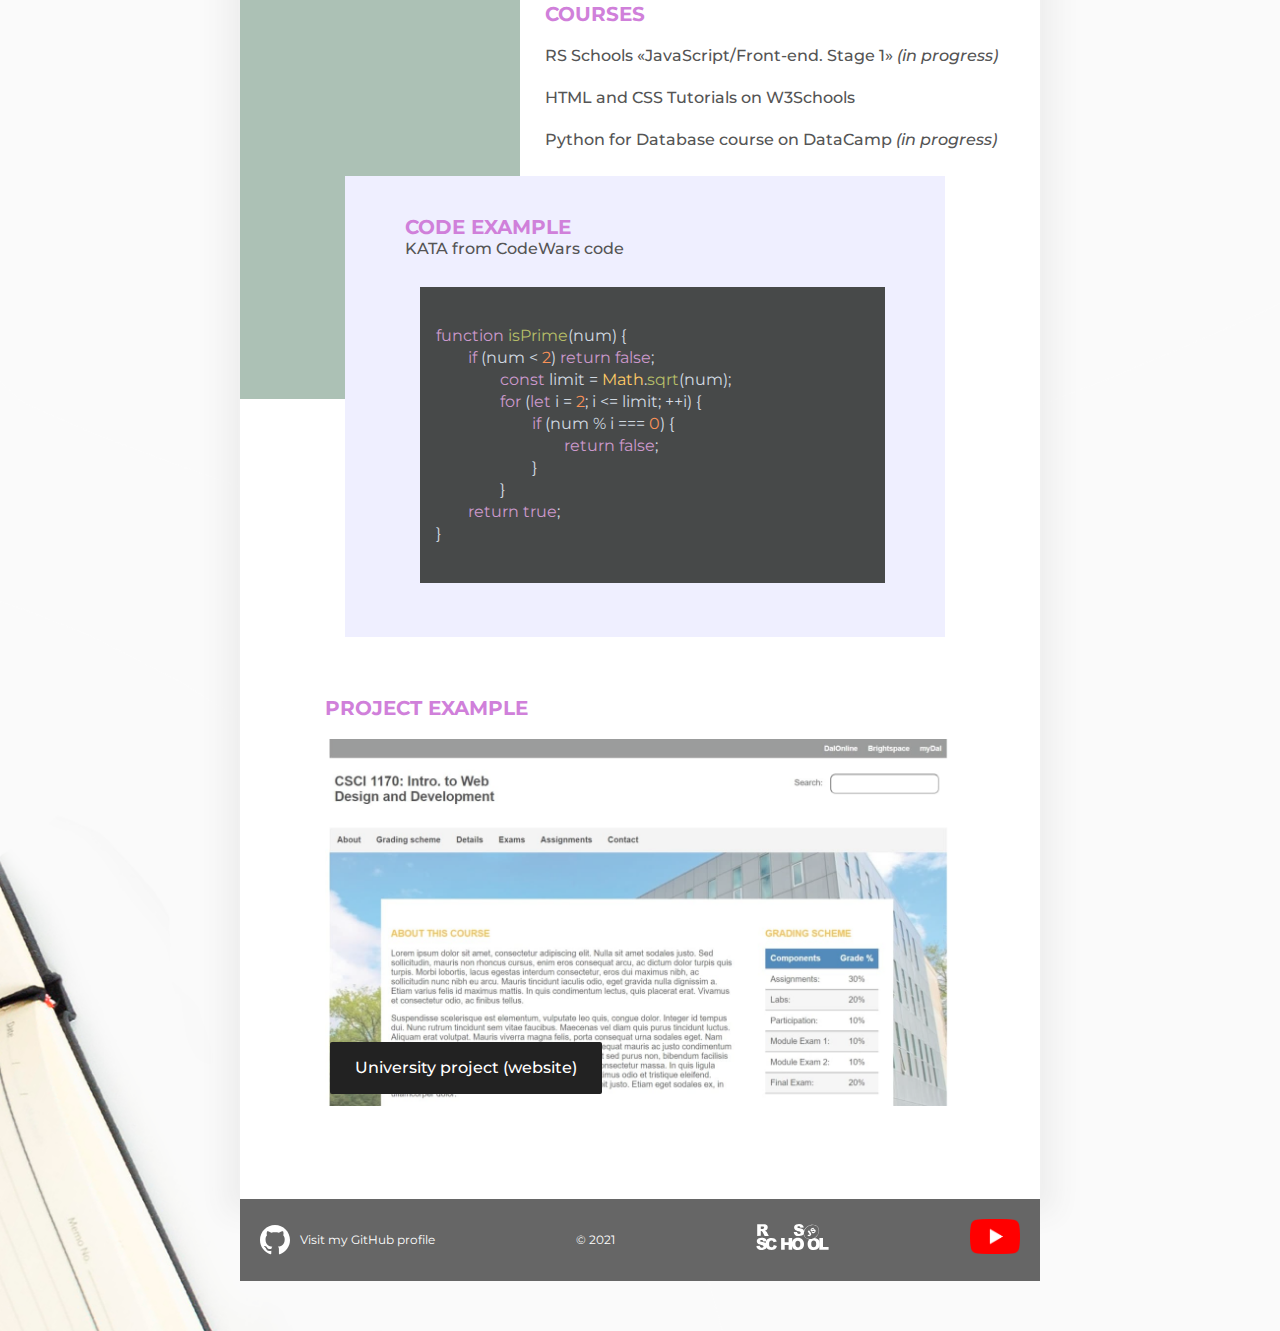
==== commit 8069c22c: "feat: add example project" ====
--- a/index.html
+++ b/index.html
@@ -8,6 +8,7 @@
 	<link rel="stylesheet" href="highlight/styles/rainbow.min.css">
 	<script src="highlight/highlight.min.js"></script>
 	<script>hljs.highlightAll();</script>
+	<meta name="viewport" content="width=device-width">
 </head>
 
 <body>
@@ -283,8 +284,18 @@
 				</pre>
 			</div>
 		</section>
+		<section class="resume-project">
+			<div class="title">
+				<h1 class="bold">project example</h1>
+			</div>
+			<a href="./school-project/www/index.html">
+				<img src="./project-screen.jpg" alt="Project Screenshot">
+			</a>
+			<h4 class="semi-bold"><span>University project (website)</span></h4>
+		</section>
 	</div>
 </div>
+
 <footer>
 	<a class="github" href="https://github.com/polinaheiko">
 		<img class="github-icon" src="./icons/github.svg" alt="Github Icon" width="30" height="30">
@@ -294,6 +305,9 @@
 	<a href="https://rs.school/js/">
 		<img src="./icons/rsschool.svg" alt="Rsschool Icon" width="73" height="26">
 	</a>
+	<a href="https://rs.school/js/">
+		<img src="./icons/youtube.png" alt="YouTube Icon" width="50" height="35">
+	</a>
 </footer>
 </body>
 
--- a/styles.css
+++ b/styles.css
@@ -29,22 +29,23 @@
 }
 
 .resume {
-	width: 800px;
+	max-width: 800px;
+	background-color: #fff;;
 	height: auto;
 	display: flex;
-	margin: 50px auto;
+	margin: 50px auto 0px auto;
 	box-shadow: 0px 0px 25px 15px #eee;
 }
 
 .resume .resume-left {
-	width: 280px;
+	max-width: 280px;
 	background: #acc1b5;
-
+	margin-bottom: 800px;
 }
 
 .resume .resume-left .profile {
-	width: 100%;
-	height: 280px;
+	max-width: 100%;
+	max-height: 280px;
 }
 
 .resume .resume-left .profile img {
@@ -58,8 +59,8 @@
 }
 
 .resume .resume-left ul li .icon {
-	width: 40px;
-	height: 40px;
+	max-width: 40px;
+	max-width: 40px;
 	background: #fff;
 	border-radius: 50%;
 	margin-right: 15px;
@@ -68,8 +69,8 @@
 }
 
 .resume .icon img {
-	width: 20px;
-	height: 20px;	
+	max-width: 20px;
+	max-height: 20px;	
 	position: absolute;
 	top: 50%;
 	left: 50%;
@@ -142,7 +143,7 @@
 }
 
 .resume .resume-right {
-	width: 520px;
+	max-width: 520px;
 	background: #fff;
 	padding: 25px;
 }
@@ -212,7 +213,7 @@
 }
 
 .resume .resume-right .code {
-	width: 600px;
+	max-width: 600px;
 	margin-left: -200px;
 	padding: 40px 60px 10px 60px;
 	background: #efefff;
@@ -225,12 +226,42 @@
 	margin-left: 15px;
 }
 
+.resume-project {
+	max-width: 800px;
+	margin-left: -280px;
+	padding: 60px 60px 10px 60px;
+	background: #fff;
+	border-bottom: 0px;
+}
+
+.resume-project span {
+    /*background: rgba(0,0,0,0.7); (полупрозрачность)*/
+    background: #222;
+    color: #fff;
+    border-radius: 2px;
+    padding: 15px 25px;
+	bottom: 70px;
+	left: 5px;
+	position: relative;
+    display: inline-block;
+}
+
+.resume-project img{
+    width: 100%;
+	opacity: 0.7;
+}
+
+.resume-project img:hover{
+    width: 100%;
+	opacity: 1;
+}
+
 footer {
-	width: 800px;
+	max-width: 800px;
 	display: flex;
 	justify-content: space-between;
 	align-items: center;
-	margin: -50px auto 50px auto;
+	margin: 0px auto 50px auto;
 	padding: 20px;
 	font-size: 12px;
 	color: #ffffff;
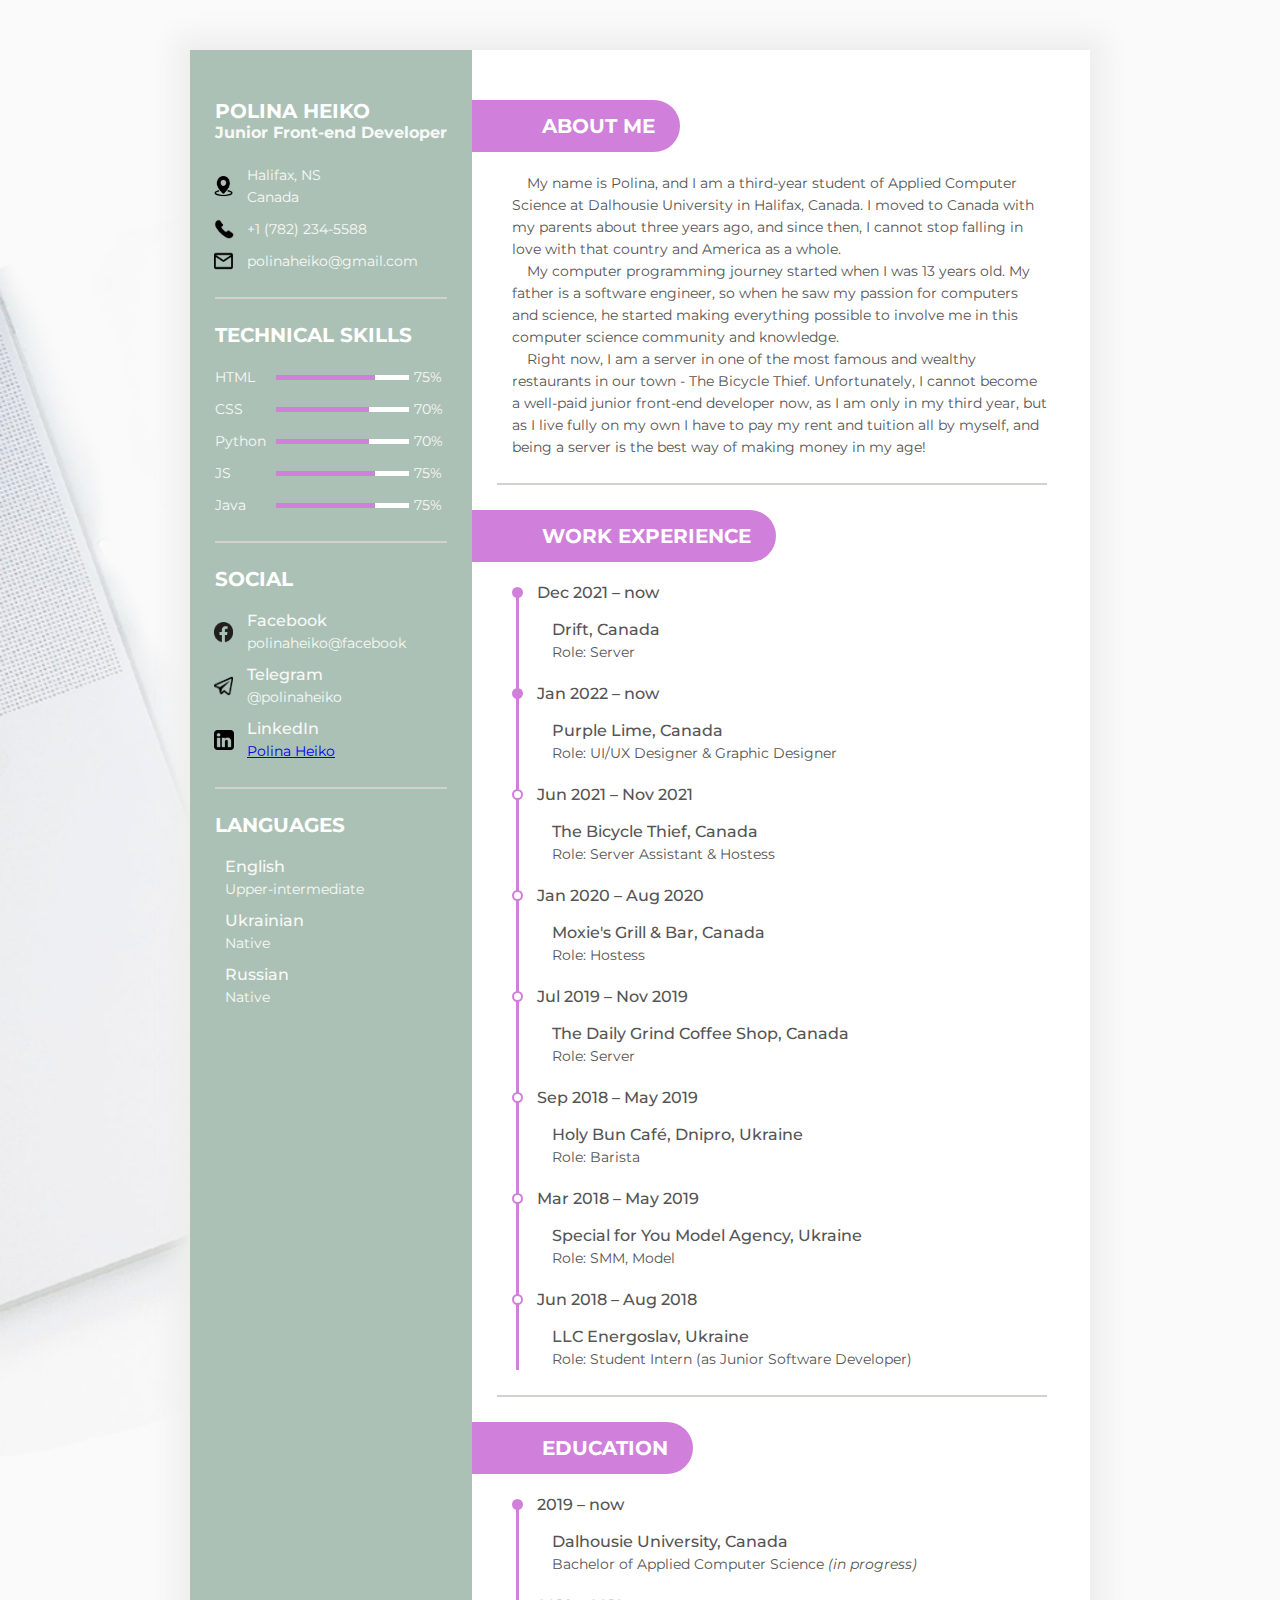
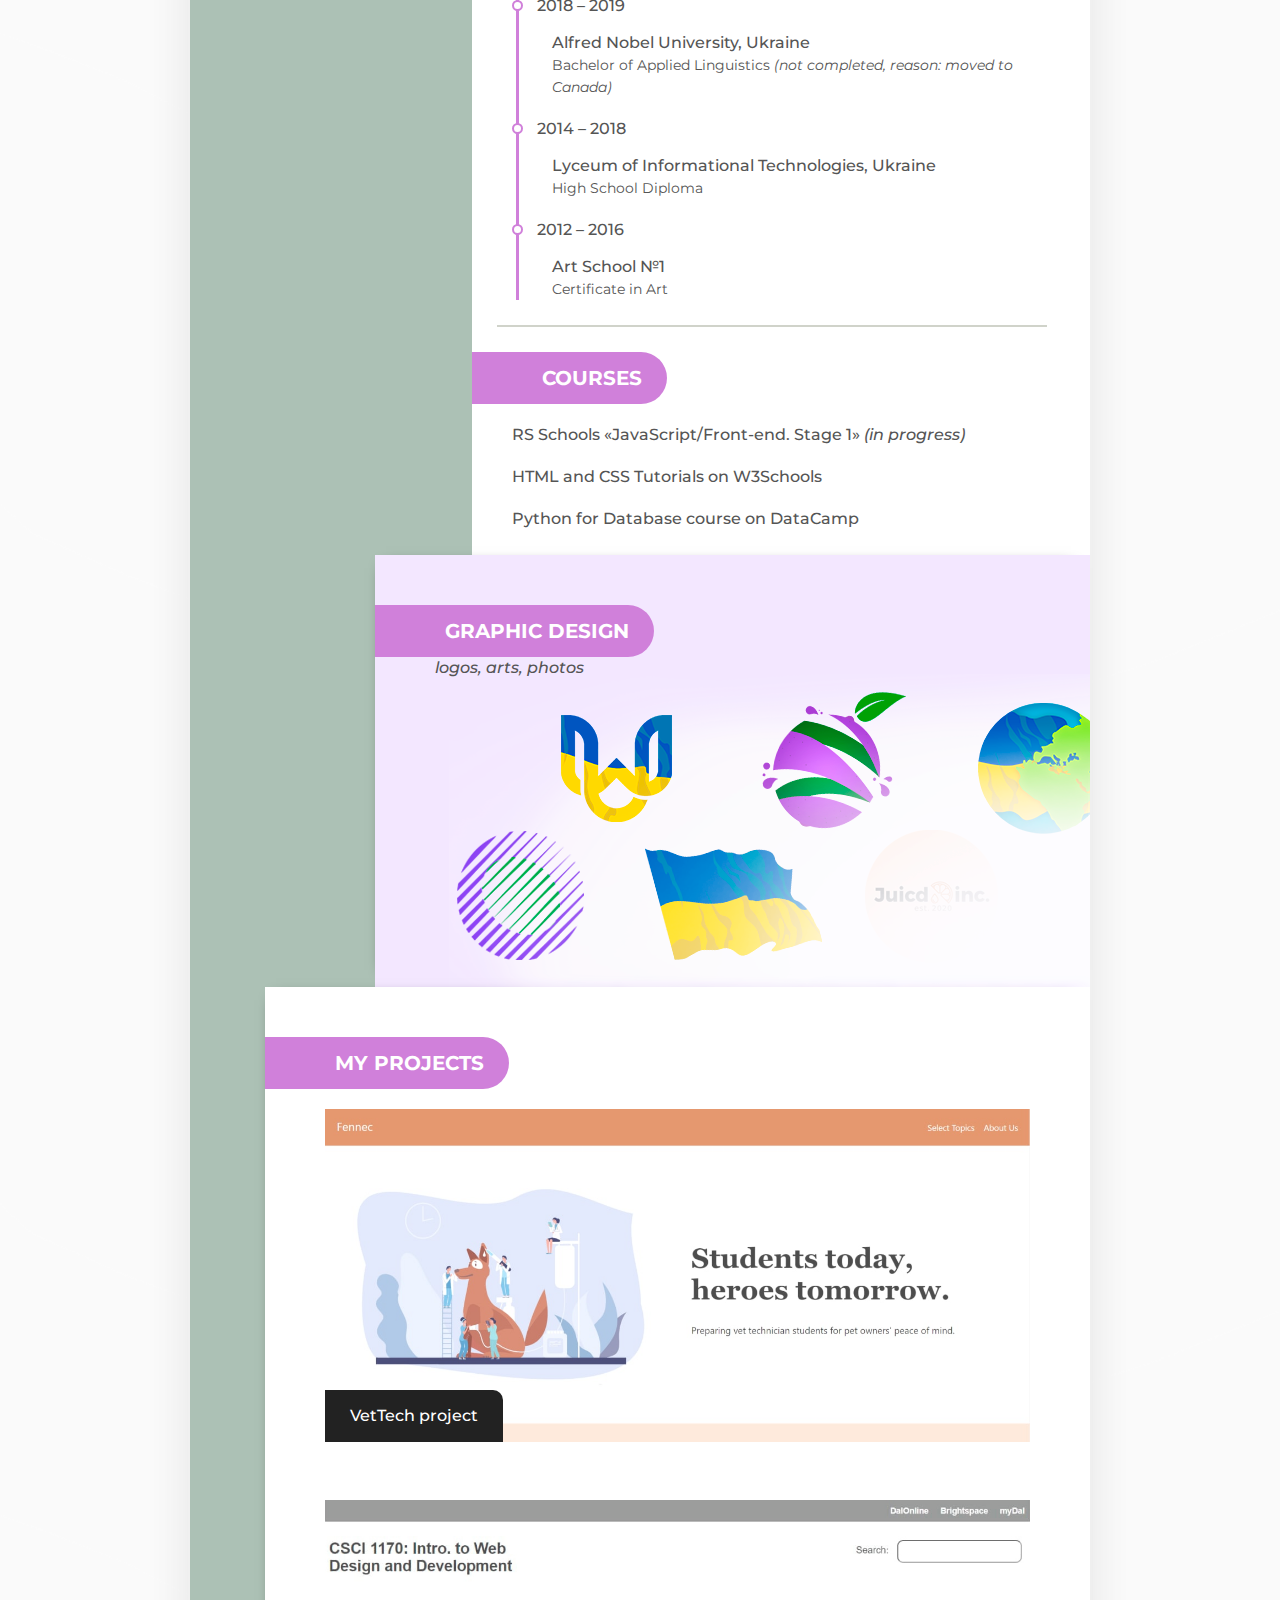
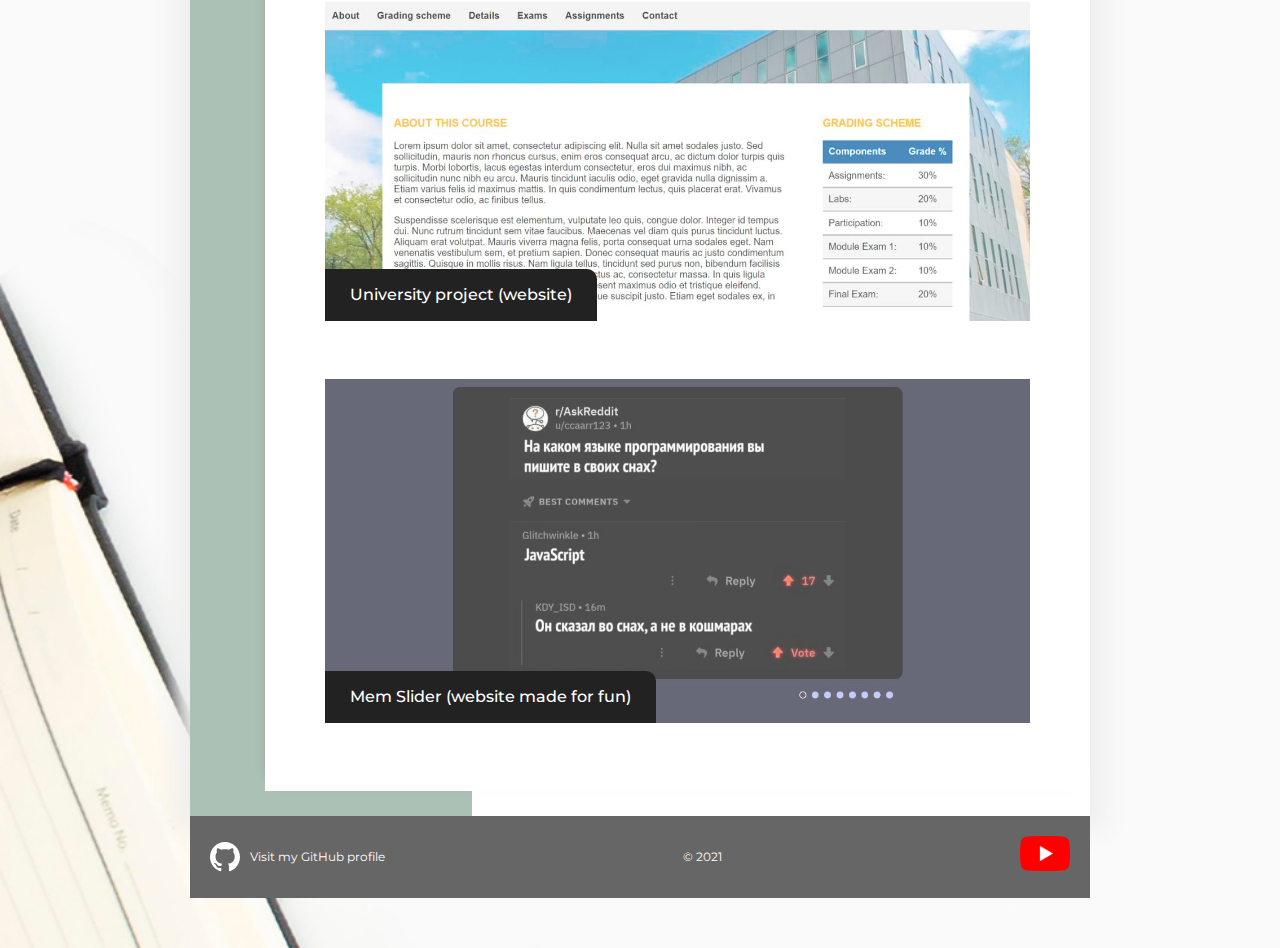
==== commit 32078d99: "fix: all" ====
--- a/index.html
+++ b/index.html
@@ -14,14 +14,11 @@
 <body>
 <div class="resume">
 	<div class="resume-left">
-		<section class="profile">
-			<img src="Profile Picture.png" alt="Profile Picture">
-		</section>
-		<section class="content">
+		<div class="content">
 			<section class="resume-item info">
 				<div class="title">
 					<h1 class="bold">polina heiko</h1>
-					<h3 class="regular" font-size="16px">Junior Front-end Developer</h3>
+					<h3 class="regular">Junior Front-end Developer</h3>
 				</div>
 				<ul>
 					<li>
@@ -52,7 +49,7 @@
 			</section>
 			<section class="resume-item skills">
 				<div class="title">
-					<h1 class="bold">technical skills</h1>
+					<h2 class="bold">technical skills</h2>
 				</div>
 				<ul>
 					<li>
@@ -60,13 +57,22 @@
 							HTML
 						</div>
 						<div class="skill-progress">
+							<span style="width: 75%;"></span>
+						</div>
+						<div class="skill-per">75%</div>
+					</li>
+					<li>
+						<div class="skill-name">
+							CSS
+						</div>
+						<div class="skill-progress">
 							<span style="width: 70%;"></span>
 						</div>
 						<div class="skill-per">70%</div>
 					</li>
 					<li>
 						<div class="skill-name">
-							CSS
+							Python
 						</div>
 						<div class="skill-progress">
 							<span style="width: 70%;"></span>
@@ -78,24 +84,24 @@
 							JS
 						</div>
 						<div class="skill-progress">
-							<span style="width: 60%;"></span>
-						</div>
-						<div class="skill-per">60%</div>
+							<span style="width: 75%;"></span>
+						</div>
+						<div class="skill-per">75%</div>
 					</li>
 					<li>
 						<div class="skill-name">
 							Java
 						</div>
 						<div class="skill-progress">
-							<span style="width: 65%;"></span>
-						</div>
-						<div class="skill-per">65%</div>
+							<span style="width: 75%;"></span>
+						</div>
+						<div class="skill-per">75%</div>
 					</li>
 				</ul>
 			</section>
 			<section class="resume-item social">
 				<div class="title">
-					<h1 class="bold">social</h1>
+					<h2 class="bold">social</h2>
 				</div>
 				<ul>
 					<li>
@@ -129,7 +135,7 @@
 			</section>
 			<section class="resume-item languages">
 				<div class="title">
-					<h1 class="bold">languages</h1>
+					<h2 class="bold">languages</h2>
 				</div>
 				<ul>
 					<li>
@@ -140,24 +146,24 @@
 					</li>
 					<li>
 						<div class="data">
+							<h4 class="semi-bold">Ukrainian</h4>
+							<p>Native</p>
+						</div>
+					</li>
+					<li>
+						<div class="data">
 							<h4 class="semi-bold">Russian</h4>
 							<p>Native</p>
 						</div>
 					</li>
-					<li>
-						<div class="data">
-							<h4 class="semi-bold">Ukrainian</h4>
-							<p>Native</p>
-						</div>
-					</li>
 				</ul>
 			</section>
-		</section>
+		</div>
 	</div>
 	<div class="resume-right">
 		<article class="resume-item about">
 			<div class="title">
-				<h1 class="bold">about me</h1>
+				<h2 class="bold"><span class="span-side">about me</span></h2>
 			</div>
 			<p class="text">My name is Polina, and I am a third-year student of Applied Computer Science at Dalhousie University in Halifax, Canada. I moved to Canada with my parents about three years ago, and since then, I cannot stop falling in love with that country and America as a whole.</p>
 			<p class="text">My computer programming journey started when I was 13 years old. My father is a software engineer, so when he saw my passion for computers and science, he started making everything possible to involve me in this computer science community and knowledge.</p>
@@ -165,28 +171,35 @@
 		</article>
 		<section class="resume-item work">
 			<div class="title">
-				<h1 class="bold">work experience</h1>
+				<h2 class="bold"><span class="span-side">work experience</span></h2>
 			</div>
 			<ul>
 				<li>
-					<div class="date">Jul 2021 – now</div>
-					<div class="info">
-						<h4 class="semi-bold">The Nova Picnic Co., Canada</h4>
-						<p>Role: SMM, founder</p>
-					</div>
-				</li>
-				<li>
-					<div class="date">Jun 2021 – now</div>
+					<div class="date">Dec 2021 – now</div>
+					<div class="info">
+						<h4 class="semi-bold">Drift, Canada</h4>
+						<p>Role: Server</p>
+					</div>
+				</li>
+				<li>
+					<div class="date">Jan 2022 – now</div>
+					<div class="info">
+						<h4 class="semi-bold">Purple Lime, Canada</h4>
+						<p>Role: UI/UX Designer & Graphic Designer</p>
+					</div>
+				</li>
+				<li>
+					<div class="date">Jun 2021 – Nov 2021</div>
 					<div class="info">
 						<h4 class="semi-bold">The Bicycle Thief, Canada</h4>
-						<p>Role: Server</p>
+						<p>Role: Server Assistant & Hostess</p>
 					</div>
 				</li>
 				<li>
 					<div class="date">Jan 2020 – Aug 2020</div>
 					<div class="info">
 						<h4 class="semi-bold">Moxie's Grill & Bar, Canada</h4>
-						<p>Role: Host</p>
+						<p>Role: Hostess</p>
 					</div>
 				</li>
 				<li>
@@ -197,6 +210,13 @@
 					</div>
 				</li>
 				<li>
+					<div class="date">Sep 2018 – May 2019</div>
+					<div class="info">
+						<h4 class="semi-bold">Holy Bun Café, Dnipro, Ukraine</h4>
+						<p>Role: Barista</p>
+					</div>
+				</li>
+				<li>
 					<div class="date">Mar 2018 – May 2019</div>
 					<div class="info">
 						<h4 class="semi-bold">Special for You Model Agency, Ukraine</h4>
@@ -207,27 +227,34 @@
 					<div class="date">Jun 2018 – Aug 2018</div>
 					<div class="info">
 						<h4 class="semi-bold">LLC Energoslav, Ukraine</h4>
-						<p>Role: Student Intern</p>
+						<p>Role: Student Intern (as Junior Software Developer) </p>
 					</div>
 				</li>
 			</ul>
 		</section>
 		<section class="resume-item education">
 			<div class="title">
-				<h1 class="bold">education</h1>
+				<h2 class="bold"><span class="span-side">education</span></h2>
 			</div>
 			<ul>
 				<li>
-					<div class="date">2019 – 2024</div>
+					<div class="date">2019 – now</div>
 					<div class="info">
 						<h4 class="semi-bold">Dalhousie University, Canada</h4>
 						<p>Bachelor of Applied Computer Science <i>(in progress)</i></p>
 					</div>
 				</li>
 				<li>
+					<div class="date">2018 – 2019</div>
+					<div class="info">
+						<h4 class="semi-bold">Alfred Nobel University, Ukraine</h4>
+						<p>Bachelor of Applied Linguistics <i>(not completed, reason: moved to Canada)</i></p>
+					</div>
+				</li>
+				<li>
 					<div class="date">2014 – 2018</div>
 					<div class="info">
-						<h4 class="semi-bold">Lyceum og Informational Technologies, Ukraine</h4>
+						<h4 class="semi-bold">Lyceum of Informational Technologies, Ukraine</h4>
 						<p>High School Diploma</p>
 					</div>
 				</li>
@@ -242,7 +269,7 @@
 		</section>
 		<section class="resume-item courses">
 			<div class="title">
-				<h1 class="bold">courses</h1>
+				<h2 class="bold"><span class="span-side">courses</span></h2>
 			</div>
 			<ul>
 				<li>
@@ -257,41 +284,38 @@
 				</li>
 				<li>
 					<div class="info">
-						<h4 class="semi-bold">Python for Database course on DataCamp <i>(in progress)</i></h4>
+						<h4 class="semi-bold">Python for Database course on DataCamp</h4>
 					</div>
 				</li>
 			</ul>
 		</section>
 		<section class="resume-item code">
 			<div class="title">
-				<h1 class="bold">code example</h1>
-				<h4 class="semi-bold">KATA from CodeWars code</h4>
+				<h2 class="bold"><span>graphic design</span></h2>
+				<h4 class="semi-bold"><i>logos, arts, photos</i></h4>
 			</div>
 			<div class="data">
-				<pre>
-					<code>
-function isPrime(num) {
-	if (num < 2) return false;
-		const limit = Math.sqrt(num);
-		for (let i = 2; i <= limit; ++i) {
-			if (num % i === 0) {
-				return false;
-			}
-		}
-	return true;
-}
-					</code>
-				</pre>
+				<img class="gd-png"src="./gd-1.png" alt="Project Screenshot">
 			</div>
 		</section>
 		<section class="resume-project">
 			<div class="title">
-				<h1 class="bold">project example</h1>
-			</div>
+				<h2 class="bold"><span>my projects</span></h2>
+			</div>
+			<a href="./cssMemSlider/index.html">
+				<img src="./vettech.jpg" alt="Project Screenshot">
+			</a>
+			<h4 class="semi-bold"><span>VetTech project</span></h4>
+
 			<a href="./school-project/www/index.html">
 				<img src="./project-screen.jpg" alt="Project Screenshot">
 			</a>
 			<h4 class="semi-bold"><span>University project (website)</span></h4>
+
+			<a href="./cssMemSlider/index.html">
+				<img src="./css-mem.jpg" alt="Project Screenshot">
+			</a>
+			<h4 class="semi-bold"><span>Mem Slider (website made for fun)</span></h4>
 		</section>
 	</div>
 </div>
@@ -303,9 +327,6 @@
 	</a>
 	<p>© 2021</p>
 	<a href="https://rs.school/js/">
-		<img src="./icons/rsschool.svg" alt="Rsschool Icon" width="73" height="26">
-	</a>
-	<a href="https://rs.school/js/">
 		<img src="./icons/youtube.png" alt="YouTube Icon" width="50" height="35">
 	</a>
 </footer>
--- a/styles.css
+++ b/styles.css
@@ -29,7 +29,7 @@
 }
 
 .resume {
-	max-width: 800px;
+	max-width: 900px;
 	background-color: #fff;;
 	height: auto;
 	display: flex;
@@ -38,23 +38,12 @@
 }
 
 .resume .resume-left {
-	max-width: 280px;
+	max-width: 300px;
 	background: #acc1b5;
-	margin-bottom: 800px;
-}
-
-.resume .resume-left .profile {
-	max-width: 100%;
-	max-height: 280px;
-}
-
-.resume .resume-left .profile img {
-	width: 100%;
-	height: 100%;
 }
 
 .resume .resume-left .content {
-	padding: 0 25px;
+	padding: 25px;
 
 }
 
@@ -63,7 +52,8 @@
 	max-width: 40px;
 	background: #fff;
 	border-radius: 50%;
-	margin-right: 15px;
+	margin-right: 5px;
+	padding-left: 17px;
 	font-size: 16px;
 	position: relative;
 }
@@ -79,6 +69,10 @@
 
 .resume .title {
 	margin-bottom: 20px;
+}
+
+.resume .title .regular{
+	font-size: 16px;
 }
 
 .resume .resume-left .bold {
@@ -111,6 +105,7 @@
 
 .resume .resume-left ul li .data {
 	color: #f7f9f8;
+	margin-left: 10px;
 }
 
 .resume .resume-left .skills ul li {
@@ -143,7 +138,7 @@
 }
 
 .resume .resume-right {
-	max-width: 520px;
+	max-width: 600px;
 	background: #fff;
 	padding: 25px;
 }
@@ -178,6 +173,7 @@
 
 .resume .resume-right ul li .info {
 	margin-bottom: 20px;
+	margin-left: 15px;
 }
 
 .resume .resume-right ul li:last-child .info {
@@ -197,6 +193,19 @@
 	background: #fff;
 }
 
+.resume .resume-right .work ul li:nth-child(-n+2):before ,
+.resume .resume-right .education ul li:nth-child(-n+1):before {
+	content: "";
+	position: absolute;
+	top: 5px;
+	left: -25px;
+	width: 7px;
+	height: 7px;
+	border-radius: 50%;
+	border: 2px solid #d080da;
+	background: #d080da;
+}
+
 .resume .resume-right .work ul li:after,
 .resume .resume-right .education ul li:after {
 	content: "";
@@ -213,42 +222,68 @@
 }
 
 .resume .resume-right .code {
-	max-width: 600px;
-	margin-left: -200px;
-	padding: 40px 60px 10px 60px;
-	background: #efefff;
+    width: 130%;
+    margin-left: -122px;
+	padding: 50px 0px 10px 60px;
+	background: #f3e7ff;
 	border-bottom: 0px;
+    box-shadow: -4px -2px 15px -15px #000;
 }
 
 .resume .resume-right .data {
-	font-size: 16px;
-	margin-top: -15px;
-	margin-left: 15px;
+    font-size: 16px;
+    margin-top: -25px;
+    margin-left: 14px;
+    margin-bottom: -10px;
+}
+
+.resume .resume-right .data .gd-png {
+    max-width: 670px;
+    max-height: 400px;
+	vertical-align: bottom;
+
 }
 
 .resume-project {
-	max-width: 800px;
-	margin-left: -280px;
-	padding: 60px 60px 10px 60px;
+	width: 150%;
+	margin-left: -232px;
+	padding:50px 60px 10px 60px;
 	background: #fff;
 	border-bottom: 0px;
+	box-shadow: -4px -2px 15px -15px #000;
+
 }
 
 .resume-project span {
     /*background: rgba(0,0,0,0.7); (полупрозрачность)*/
     background: #222;
     color: #fff;
-    border-radius: 2px;
+    border-radius: 0px 10px 0px 0px;
     padding: 15px 25px;
-	bottom: 70px;
-	left: 5px;
+	bottom: 58px;
 	position: relative;
     display: inline-block;
+}
+
+.bold span {
+    background: #d080da;
+    color: #fff;
+    border-radius: 0px 30px 30px 0px;
+    padding: 15px 25px 15px 70px;
+    bottom: 0px;
+    left: -60px;
+    position: relative;
+    display: inline-block;
+}
+
+.bold .span-side{
+	left: -25px;
 }
 
 .resume-project img{
     width: 100%;
 	opacity: 0.7;
+	transition: all 0.5s ease;
 }
 
 .resume-project img:hover{
@@ -257,7 +292,7 @@
 }
 
 footer {
-	max-width: 800px;
+	max-width: 900px;
 	display: flex;
 	justify-content: space-between;
 	align-items: center;
